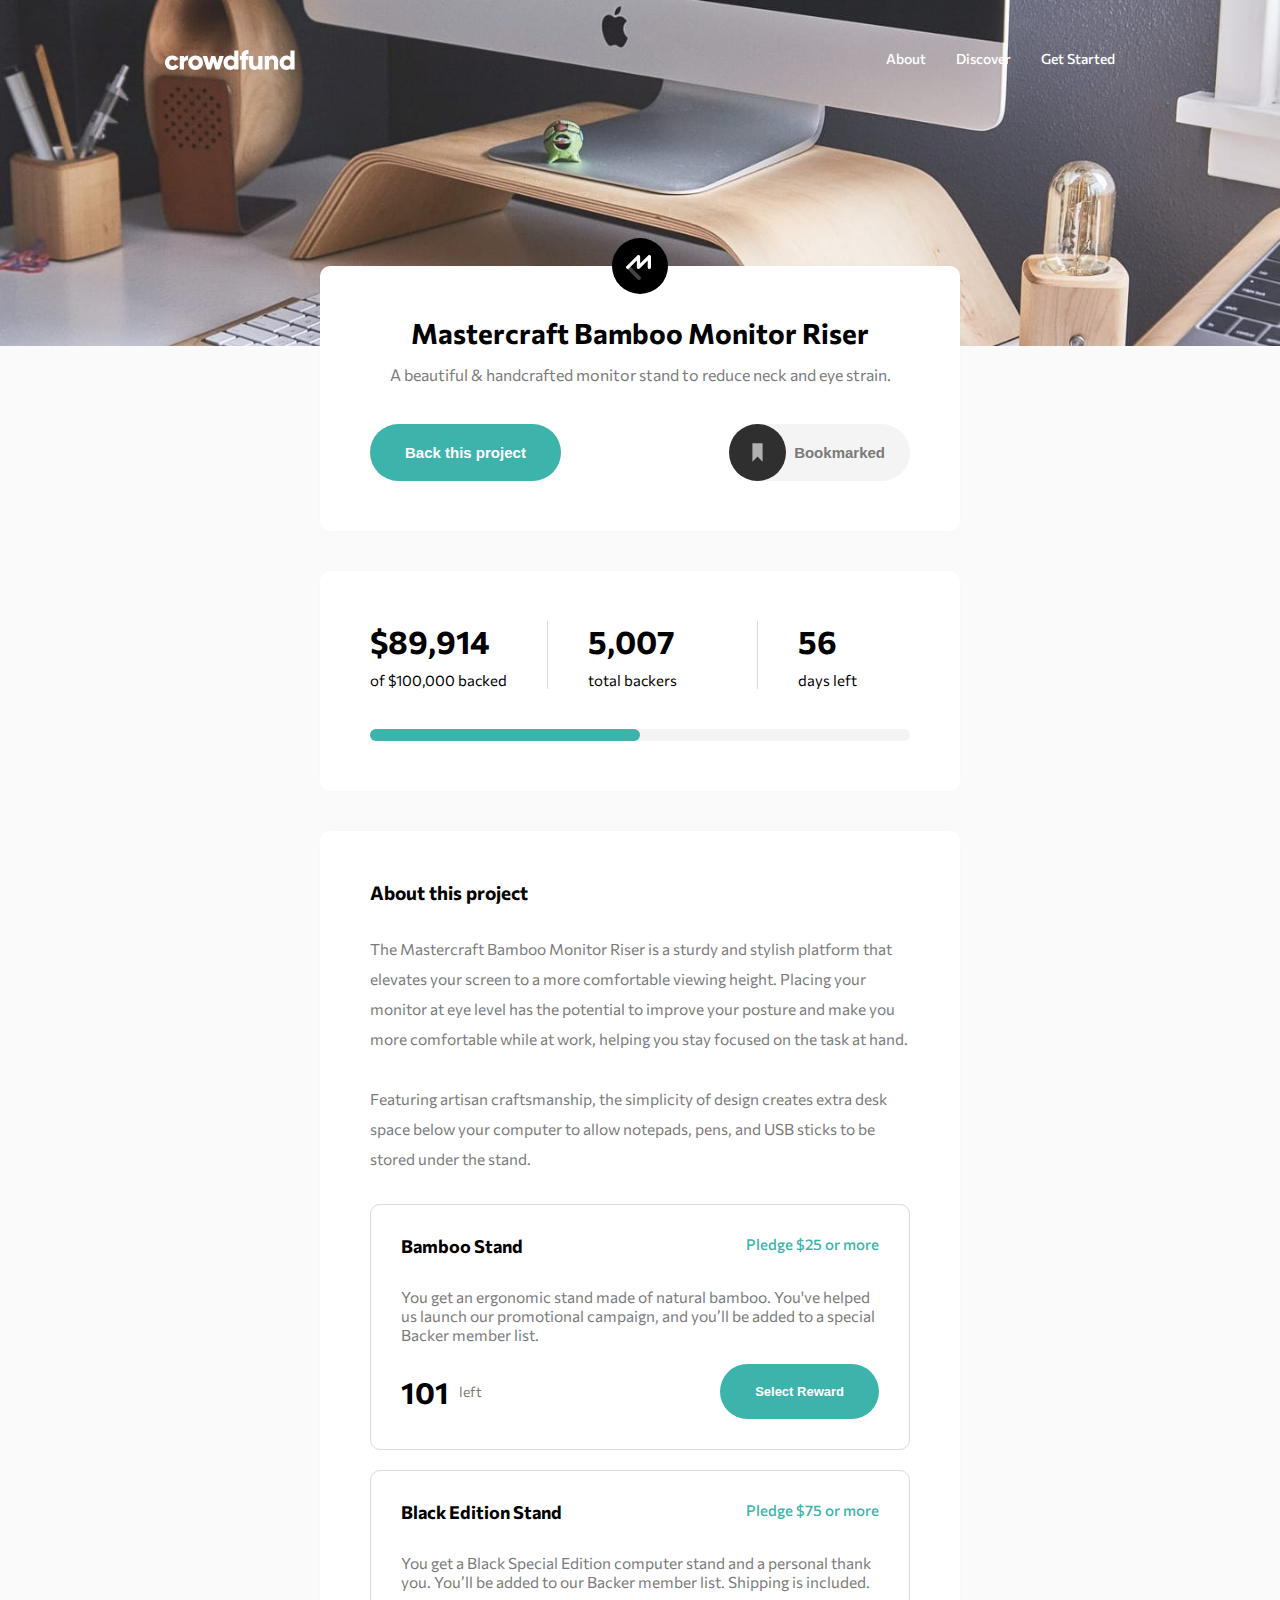
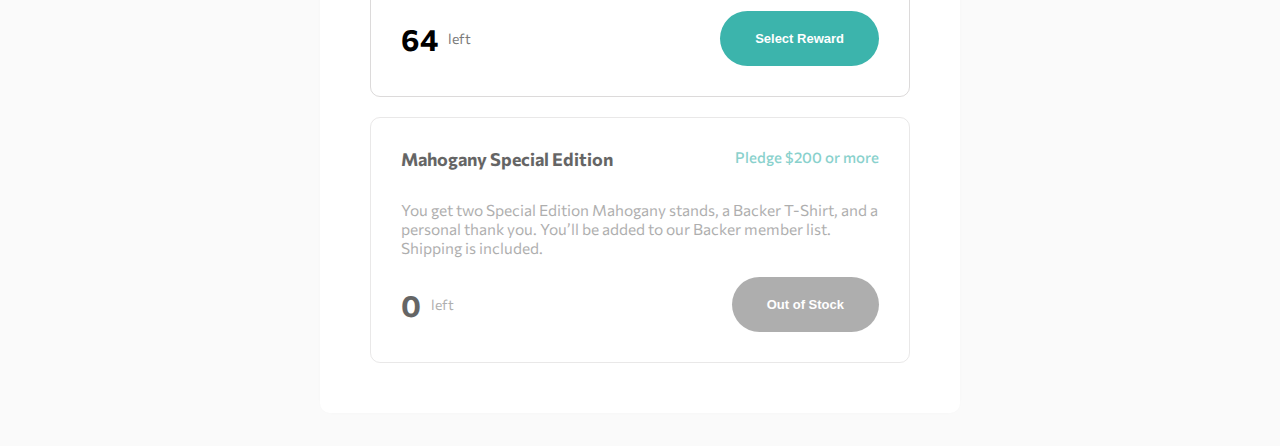
==== index.html @ 8efb3c54 "add refactored .thanks block - f1" ====
<!DOCTYPE html>
<html lang="en">
<head>
  <meta charset="UTF-8">
  <meta name="viewport" content="width=device-width, initial-scale=1.0"> <!-- displays site properly based on user's device -->
  <link rel="icon" type="image/png" sizes="32x32" href="./images/favicon-32x32.png">

  <link rel="preconnect" href="https://fonts.googleapis.com">
  <link rel="preconnect" href="https://fonts.gstatic.com" crossorigin>
  <link href="https://fonts.googleapis.com/css2?family=Commissioner:wght@400;500;700&display=swap" rel="stylesheet">

  <link rel="stylesheet" href="./css/style.css">
</head>
<body>
  <!--support selection section-->
  <section class="support-menu">
    <!--thanks block-->
    <!--<div class="thanks">
      <div class="thanks__box-image">
        <img src="./images/icon-check.svg" alt="" class="thanks__image">
      </div>
      <h2 class="thanks__title">Thanks for your support!</h2>
      <p class="thanks__text">Your pledge brings us one step closer to sharing Mastercraft Bamboo Monitor Riser worldwide. You will get an email once our campaign is completed.</p>
      <button class="btn-support btn-support--thanks">Got it!</button>
    </div>-->
    <!--support window block-->
    <div class="support-window">
      <div class="support-window__image-box">
        <img src="./images/icon-close-modal.svg" alt="" class="support-menu__image">
      </div>
      <h2 class="support-window__title">Back this project</h2>
      <p class="support-window__text">Want to support us in bringing Mastercraft Bamboo Monitor Riser out in the world?</p>
      <!--support block-->
      <div class="support support--margin">
        <div class="support__content">
          <div class="support__option-box support__option-box--margin">
            <input type="radio" id="no-reward" tabindex="1" name="project-support" value="" class="support__radio">
            <label for="no-reward" class="support__title">Pledge with no reward</label>
          </div>
          <p class="support__text">Choose to support us without a reward if you simply believe in our project. As a backer, you will be signed up to receive product updates via email.</p>
        </div>
      </div>
      <!--support block-->
      <div class="support support--margin">
        <div class="support__content">
          <div class="support__title-box">
            <div class="support__option-box">
              <input type="radio" id="bamboo-stand" tabindex="2" name="project-support" value="" class="support__radio">
              <label for="bamboo-stand" class="support__title">Bamboo Stand</label>
              <p class="support__pledge">Pledge $25 or more</p>
            </div>
            <p class="support__amount-pledge"><span>101</span> left</p>
          </div>
          <p class="support__text">You get an ergonomic stand made of natural bamboo. You've helped us launch our promotional campaign, and you’ll be added to a special Backer member list.</p>
        </div>
        <div class="support__box-options">
          <p class="support__options-text">Enter your pledge</p>
          <!--options block-->
          <div class="options">
            <div class="options-content-input">
              <img src="./images/dollar-symbol.png" alt="" class="options__icon">
              <input type="text" name="" id="" value="25" class="options__support">
            </div>
            <!--btn support block-->
            <button class="btn-support btn-support--menu">Continue</button>
          </div>
        </div>
      </div>
      <!--support block-->
      <div class="support support--margin">
        <div class="support__content">
          <div class="support__title-box">
            <div class="support__option-box">
              <input type="radio" id="black-edition" tabindex="3" name="project-support" value="" class="support__radio">
              <label for="black-edition" class="support__title">Black Edition Stand</label>
              <p class="support__pledge">Pledge $75 or more</p>
            </div>
            <p class="support__amount-pledge"><span>64</span> left</p>
          </div>
          <p class="support__text support__text--padding">You get a Black Special Edition computer stand and a personal thank you. You’ll be added to our Backer member list. Shipping is included.</p>
        </div>
        <div class="support__box-options">
          <p class="support__options-text">Enter your pledge</p>
          <!--options block-->
          <div class="options">
            <div class="options-content-input">
              <img src="./images/dollar-symbol.png" alt="" class="options__icon">
              <input type="text" name="" id="" value="75" class="options__support">
            </div>
            <!--btn support block-->
            <button class="btn-support btn-support--menu">Continue</button>
          </div>
        </div>
      </div>
      <!--support block-->
      <div class="support">
        <div class="support__content">
          <div class="support__title-box">
            <div class="support__option-box">
              <input type="radio" id="mahogany-special" tabindex="4" name="project-support" value="" class="support__radio">
              <label for="mahogany-special" class="support__title">Mahogany Special Edition</label>
              <p class="support__pledge">Pledge $200 or more</p>
            </div>
            <p class="support__amount-pledge"><span>0</span> left</p>
          </div>
          <p class="support__text">You get two Special Edition Mahogany stands, a Backer T-Shirt, and a personal thank you. You’ll be added to our Backer member list. Shipping is included.</p>
        </div>
        <div class="support__box-options">
          <p class="support__options-text">Enter your pledge</p>
          <!--options block-->
          <div class="options">
            <div class="options-content-input">
              <img src="./images/dollar-symbol.png" alt="" class="options__icon">
              <input type="text" name="" id="" value="200" class="options__support">
            </div>
            <!--btn support block-->
            <button class="btn-support btn-support--menu">Continue</button>
          </div>
        </div>
      </div>
    </div>
  </section>
  <!--header page-->
  <header class="header-page">
    <!--nav page-->
    <nav class="nav-page">
      <div class="nav-page__box-logo">
        <img src="./images/logo.svg" alt="" class="nav-page__logo">
      </div>
      <div class="nav-page__box-menu">
        <!--menu block-->
        <ul class="menu">
          <li class="menu__option"><a href="" class="menu__link">About</a></li>
          <li class="menu__option menu__option--margin"><a href="" class="menu__link">Discover</a></li>
          <li class="menu__option"><a href="" class="menu__link">Get Started</a></li>
        </ul>
        <img src="./images/icon-hamburger.svg" alt="" class="nav-page__image-menu">
      </div>
    </nav>
  </header>
  <!--main page-->
  <main class="main-page">
    <div class="main-content main-content--center-x">
      <!--presentation section-->
      <section class="presentation-section">
        <img src="./images/logo-mastercraft.svg" alt="" class="presentation-section__image presentation-section--center">
        <h1 class="presentation-section__title">Mastercraft Bamboo Monitor Riser</h1>
        <p class="presentation-section__text">A beautiful & handcrafted monitor stand to reduce neck and eye strain.</p>
        <div class="presentation-section__box-options">
          <!--btn support block-->
          <button class="btn-support">Back this project</button>
          <!--bookmark block-->
          <div class="bookmark">
            <button class="bookmark__save">Bookmarked</button>
            <div class="bookmark__box-image">
              <img src="./images/icon-bookmark.svg" alt="" class="bookmark__image">
            </div>
          </div>
        </div>
      </section>
      <!--support section-->
      <section class="support-section">
        <!--project info block-->
        <div class="project-info">
          <!--info block-->
          <div class="info info--padding-right">
            <h2 class="info__title">$89,914</h2>
            <p class="info__text">of $100,000 backed</p>
          </div>
          <!--info block-->
          <div class="info info--border info--padding-right">
            <h2 class="info__title">5,007</h2>
            <p class="info__text">total backers</p>
          </div>
          <!--info block-->
          <div class="info">
            <h2 class="info__title">56</h2>
            <p class="info__text">days left</p>
          </div>
        </div>
        <!--progress bar block-->
        <div class="progress-bar">
          <div class="progress-bar__target"></div>
          <div class="progress-bar__progress"></div>
        </div>
      </section>
      <!--proyect section-->
      <section class="proyect-section">
        <h3 class="proyect-section__title">About this project</h3>
        <p class="proyect-section__text proyect-section__text--margin">The Mastercraft Bamboo Monitor Riser is a sturdy and stylish platform that elevates your screen to a more comfortable viewing height. Placing your monitor at eye level has the potential to improve your posture and make you more comfortable while at work, helping you stay focused on the task at hand.</p>
        <p class="proyect-section__text">Featuring artisan craftsmanship, the simplicity of design creates extra desk space below your computer to allow notepads, pens, and USB sticks to be stored under the stand.</p>
        <!--support card block-->
        <div class="support-card">
          <div class="support-card__box-text">
            <h4 class="support-card__title">Bamboo Stand</h4>
            <p class="support-card__pay">Pledge $25 or more</p>
          </div>
          <p class="support-card__text">You get an ergonomic stand made of natural bamboo. You've helped us launch our promotional campaign, and you’ll be added to a special Backer member list.</p>
          <div class="support-card__reward-box">
            <!--reward block-->
            <div class="reward">
              <h3 class="reward__amount">101</h3>
              <p class="reward__text">left</p>
            </div>
            <!--btn support block-->
            <button class="btn-support btn-support--font">Select Reward</button>
          </div>
        </div>
        <!--support card block-->
        <div class="support-card support-card--margin">
          <div class="support-card__box-text">
            <h4 class="support-card__title">Black Edition Stand</h4>
            <p class="support-card__pay">Pledge $75 or more</p>
          </div>
          <p class="support-card__text">You get a Black Special Edition computer stand and a personal thank you. You’ll be added to our Backer member list. Shipping is included.</p>
          <div class="support-card__reward-box">
            <!--reward block-->
            <div class="reward">
              <h3 class="reward__amount">64</h3>
              <p class="reward__text">left</p>
            </div>
            <!--btn support block-->
            <button class="btn-support btn-support--font">Select Reward</button>
          </div>
        </div>
        <!--support card block-->
        <div class="support-card support-card--opacity">
          <div class="support-card__box-text">
            <h4 class="support-card__title">Mahogany Special Edition</h4>
            <p class="support-card__pay">Pledge $200 or more</p>
          </div>
          <p class="support-card__text">You get two Special Edition Mahogany stands, a Backer T-Shirt, and a personal thank you. You’ll be added to our Backer member list. Shipping is included.</p>
          <div class="support-card__reward-box">
            <!--reward block-->
            <div class="reward">
              <h3 class="reward__amount">0</h3>
              <p class="reward__text">left</p>
            </div>
            <!--btn support block-->
            <button class="btn-support btn-support--font btn-support--background">Out of Stock</button>
          </div>
        </div>
      </section>
    </div>
  </main>
  <script src="./js/script.js"></script>
</body>
</html>
---- css/style.css ----
/*variables*/
:root {
  --color-moderate-cyan: hsl(176, 50%, 47%);
  --color-dark-cyan: hsl(176, 72%, 28%);
  --color-black: hsl(0, 0%, 0%);
  --color-dark-gray: hsl(0, 0%, 48%);
}
/*normalize*/
*,
*::before,
*::after {
  margin: 0;
  padding: 0;
  box-sizing: border-box;
}
/*root*/
html {
  font-size: 62.5%;
}
/*container page*/
body {
  position: relative;

  min-height: 100vh;

  font-family: "Commissioner", sans-serif;
}
/*header page*/
.header-page {
  background-image: url(../images/image-hero-desktop.jpg);
  background-size: 100vw;
  background-repeat: no-repeat;

  height: 27vw;
}
/*nav page*/
.nav-page {
  display: flex;

  padding: 5rem 16.5rem;
}
.nav-page__box-logo {
  flex: 0 1 50%;
}
.nav-page__logo {
  display: block;
  width: 13rem;
}
.nav-page__box-menu {
  flex: 0 1 50%;
}
.nav-page__image-menu {
  display: none;
}
/*menu block*/
.menu {
  list-style: none;

  display: flex;
  justify-content: flex-end;
}
.menu__option--margin {
  margin: 0 3rem;
}
.menu__link {
  text-decoration: none;

  color: #ffffff;
  font-size: 14px;
  font-weight: 500;
}
/*main page*/
.main-page {
  background-color: #fafafa;

  height: 170rem;

  position: relative;
}
.main-content {
  background-color: transparent;

  position: absolute;
  top: -8rem;

  min-width: 50vw;
}
.main-content--center-x {
  left: 50%;
  transform: translateX(-50%);
}
/*presentation section*/
.presentation-section {
  background-color: #ffffff;

  text-align: center;

  padding: 5rem;
  margin-bottom: 4rem;

  border-radius: 1rem;

  box-shadow: 0px 0px 10px -8px rgba(0, 0, 0, 0.3);
}
.presentation-section__image {
  position: absolute;
}
.presentation-section--center {
  top: 0;
  left: 50%;
  transform: translate(-50%, -50%);
}
.presentation-section__title {
  font-size: 2.8rem;
  font-weight: 700;

  margin-bottom: 1.5rem;
}
.presentation-section__text {
  color: var(--color-dark-gray);
  font-size: 1.6rem;
  font-weight: 400;
}
.presentation-section__box-options {
  display: flex;
  justify-content: space-between;

  margin-top: 4rem;
}
/*btn support block*/
.btn-support {
  background-color: var(--color-moderate-cyan);

  color: #ffffff;
  font-size: 1.5rem;
  font-weight: 700;

  padding: 2rem 3.5rem;

  border: none;
  border-radius: 4rem;

  transition-duration: 0.5s;
}
.btn-support:hover {
  background-color: var(--color-dark-cyan);
}
.btn-support--font {
  font-size: 1.3rem;
}
.btn-support--background {
  background-color: var(--color-dark-gray);
}
.btn-support--menu {
  padding: 1.4rem 2.5rem;

  font-size: 14px;
}
.btn-support--thanks {
  padding: 1.4rem 2.5rem;

  font-size: 14px;
}
.btn-support--card {
}
/*bookmark block*/
.bookmark {
  position: relative;
}
.bookmark__save {
  background-color: #f4f4f4;

  color: var(--color-dark-gray);
  font-size: 1.5rem;
  font-weight: 700;

  padding: 2rem 2.5rem;
  padding-left: 6.5rem;

  outline: none;
  border: none;
  border-radius: 4rem;
}
.bookmark__save--color {
  background-color: #f4f8f9;
  color: var(--color-dark-cyan);
}
.bookmark__box-image {
  position: absolute;
  top: 0;

  width: auto;
  height: 100%;
}
.bookmark__image {
  display: block;
  width: auto;
  height: 100%;
}
/*support section*/
.support-section {
  background-color: #ffffff;

  padding: 5rem;
  margin-bottom: 4rem;

  border-radius: 1rem;

  box-shadow: 0px 0px 10px -8px rgba(0, 0, 0, 0.3);
}
/*project info block*/
.project-info {
  display: flex;
}
/*info block*/
.info {
  margin-bottom: 4rem;
}
.info:nth-child(1) {
  padding-right: 4rem;
}
.info:nth-child(2) {
  padding-left: 4rem;
  padding-right: 8rem;
}
.info:nth-child(3) {
  padding-left: 4rem;
}
.info--border {
  border-left: 1px solid hsla(0, 2%, 53%, 0.3);
  border-right: 1px solid hsla(0, 2%, 53%, 0.3);
}
.info__title {
  font-size: 32px;
  font-weight: 700;

  margin-bottom: 1rem;
}
.info__text {
  font-size: 15px;
}
/*progress bar block*/
.progress-bar {
  position: relative;

  height: 1.2rem;

  border-radius: 4rem;
}
.progress-bar__target {
  background-color: #f4f4f4;

  position: absolute;

  width: 100%;
  height: 1.2rem;

  top: 0;

  border-radius: 4rem;

  z-index: 25;
}
.progress-bar__progress {
  background-color: var(--color-moderate-cyan);

  position: absolute;

  width: 50%;
  height: 1.2rem;

  top: 0;

  border-radius: 4rem;

  z-index: 50;
}
/*proyect section*/
.proyect-section {
  background-color: #ffffff;

  padding: 5rem;

  border-radius: 1rem;

  box-shadow: 0px 0px 10px -8px rgba(0, 0, 0, 0.3);
}
.proyect-section__title {
  font-size: 1.9rem;

  margin-bottom: 3rem;
}
.proyect-section__text {
  color: var(--color-dark-gray);
  font-size: 1.55rem;
  line-height: 3rem;

  margin-bottom: 3rem;
}
.proyect-section__text--margin {
  margin-bottom: 3rem;
}
/*support card block*/
.support-card {
  padding: 3rem;

  border: 1px solid hsla(0, 2%, 53%, 0.3);
  border-radius: 1rem;
}
.support-card--opacity {
  opacity: 0.6;
}
.support-card--margin {
  margin: 2rem 0;
}
.support-card__box-text {
  display: flex;
  justify-content: space-between;

  margin-bottom: 3rem;
}
.support-card__title {
  font-size: 18px;
  font-weight: 700;
}
.support-card__pay {
  color: var(--color-moderate-cyan);
  font-size: 15px;
  font-weight: 500;
}
.support-card__text {
  color: var(--color-dark-gray);
  font-size: 15.5px;

  margin-bottom: 2rem;
}
.support-card__reward-box {
  display: flex;
  justify-content: space-between;
  align-items: center;
}
/*reward block*/
.reward {
  display: flex;
  justify-content: center;
  align-items: center;
}
.reward__amount {
  font-size: 30px;
  font-weight: 700;

  margin-right: 1rem;
}
.reward__text {
  color: var(--color-dark-gray);
  font-size: 14px;
  font-weight: 400;
}

/*-------------------------------------------------------------------*/
.support-menu {
  background-color: hsla(0, 0%, 0%, 0.6);

  position: absolute;
  opacity: 0;

  width: 100%;
  height: 100%;

  display: none;
  justify-content: center;
  align-items: flex-start;

  padding-top: 18.5rem;

  z-index: 200;
}
.support-menu--show {
  opacity: 1;
  display: flex;
}
/*support window block*/
.support-window {
  background-color: #ffffff;

  position: relative;
  opacity: 1;

  display: inline-block;

  max-width: 72rem;

  padding: 4.5rem;

  border-radius: 0.6rem;
}
.support-window--hidden {
  opacity: 0;
}
.support-window__image-box {
  position: absolute;

  top: 3rem;
  right: 3rem;
}
.support-window__title {
  font-size: 24px;

  margin-bottom: 2rem;
}
.support-window__text {
  font-size: 16px;

  margin-bottom: 2rem;
}
/*support block*/
.support {
  padding: 2.5rem 0;
  border-radius: 0.6rem;

  border: 1px solid hsla(0, 2%, 53%, 0.3);
}
.support__content {
  padding: 0 2.5rem;
  padding-bottom: 2.5rem;
}
.support--margin {
  margin-bottom: 2rem;
}
.support__title-box {
  display: flex;
  justify-content: space-between;

  margin-bottom: 1.5rem;
}
.support__option-box {
  display: flex;
  align-items: center;
}
.support__option-box--margin {
  margin-bottom: 1.5rem;
}
.support__radio {
  width: 2rem;
  height: 2rem;

  transform: translateY(0.2rem);
}
.support__title {
  margin-left: 2rem;

  font-size: 1.6rem;
  font-weight: 700;
}
.support__pledge {
  display: inline-block;
  margin-left: 2rem;

  color: var(--color-moderate-cyan);
  font-size: 1.5rem;
  font-weight: 700;
}
.support__amount-pledge {
  font-size: 1.6rem;
}
.support__amount-pledge > span {
  font-weight: 700;
  margin-right: 0.3rem;
}
.support__text {
  padding-left: 4rem;

  font-size: 1.5rem;
  font-weight: 400;
  line-height: 2.5rem;
}
.support__text--padding {
  padding-right: 3rem;
}
.support__box-options {
  max-height: 0;
  overflow: hidden;

  display: flex;
  justify-content: space-between;
  align-items: center;

  padding: 0 2.5rem;

  transition-duration: 0.5s, 0.3s, 0.6s;
  transition-property: max-height, padding, border-top;
  border-top: 1px solid hsla(0, 27%, 2%, 0);
}
.support__box-options--show {
  max-height: 50rem;
  /*padding: 2.5rem;*/
  padding: 2.5rem;
  padding-bottom: 0;
  border-top: 1px solid hsla(0, 2%, 53%, 0.3);
}
.support__options-text {
  font-size: 14px;
  font-weight: 500;
}
/*options block*/
.options {
}
.options-content-input {
  position: relative;
  display: inline-block;
}
.options__icon {
  position: absolute;
  width: 15px;

  top: 14px;
  left: 20px;

  z-index: 200;
}
.options__support {
  position: relative;
  max-width: 10rem;

  font-size: 14px;
  font-weight: 700;

  padding: 1.4rem 4rem;
  padding-right: 2rem;

  margin-right: 2rem;

  border: 1px solid hsla(0, 2%, 53%, 0.3);
  border-radius: 4rem;
}
/*------------------------------------*/
/*thanks block*/
.thanks {
  background-color: #ffffff;

  max-width: 54rem;

  display: none;

  opacity: 0;

  padding: 5rem 4rem;

  position: absolute;
  top: 45rem;

  text-align: center;

  border-radius: 1rem;

  z-index: 500;
}
.thanks--show {
  display: block;
  opacity: 1;
}
.thanks__box-image {
  margin-bottom: 4rem;
}
.thanks__image {
  width: 8rem;
}
.thanks__title {
  font-size: 24px;

  margin-bottom: 2rem;
}
.thanks__text {
  color: var(--color-dark-gray);
  font-size: 16px;

  margin-bottom: 4rem;
}
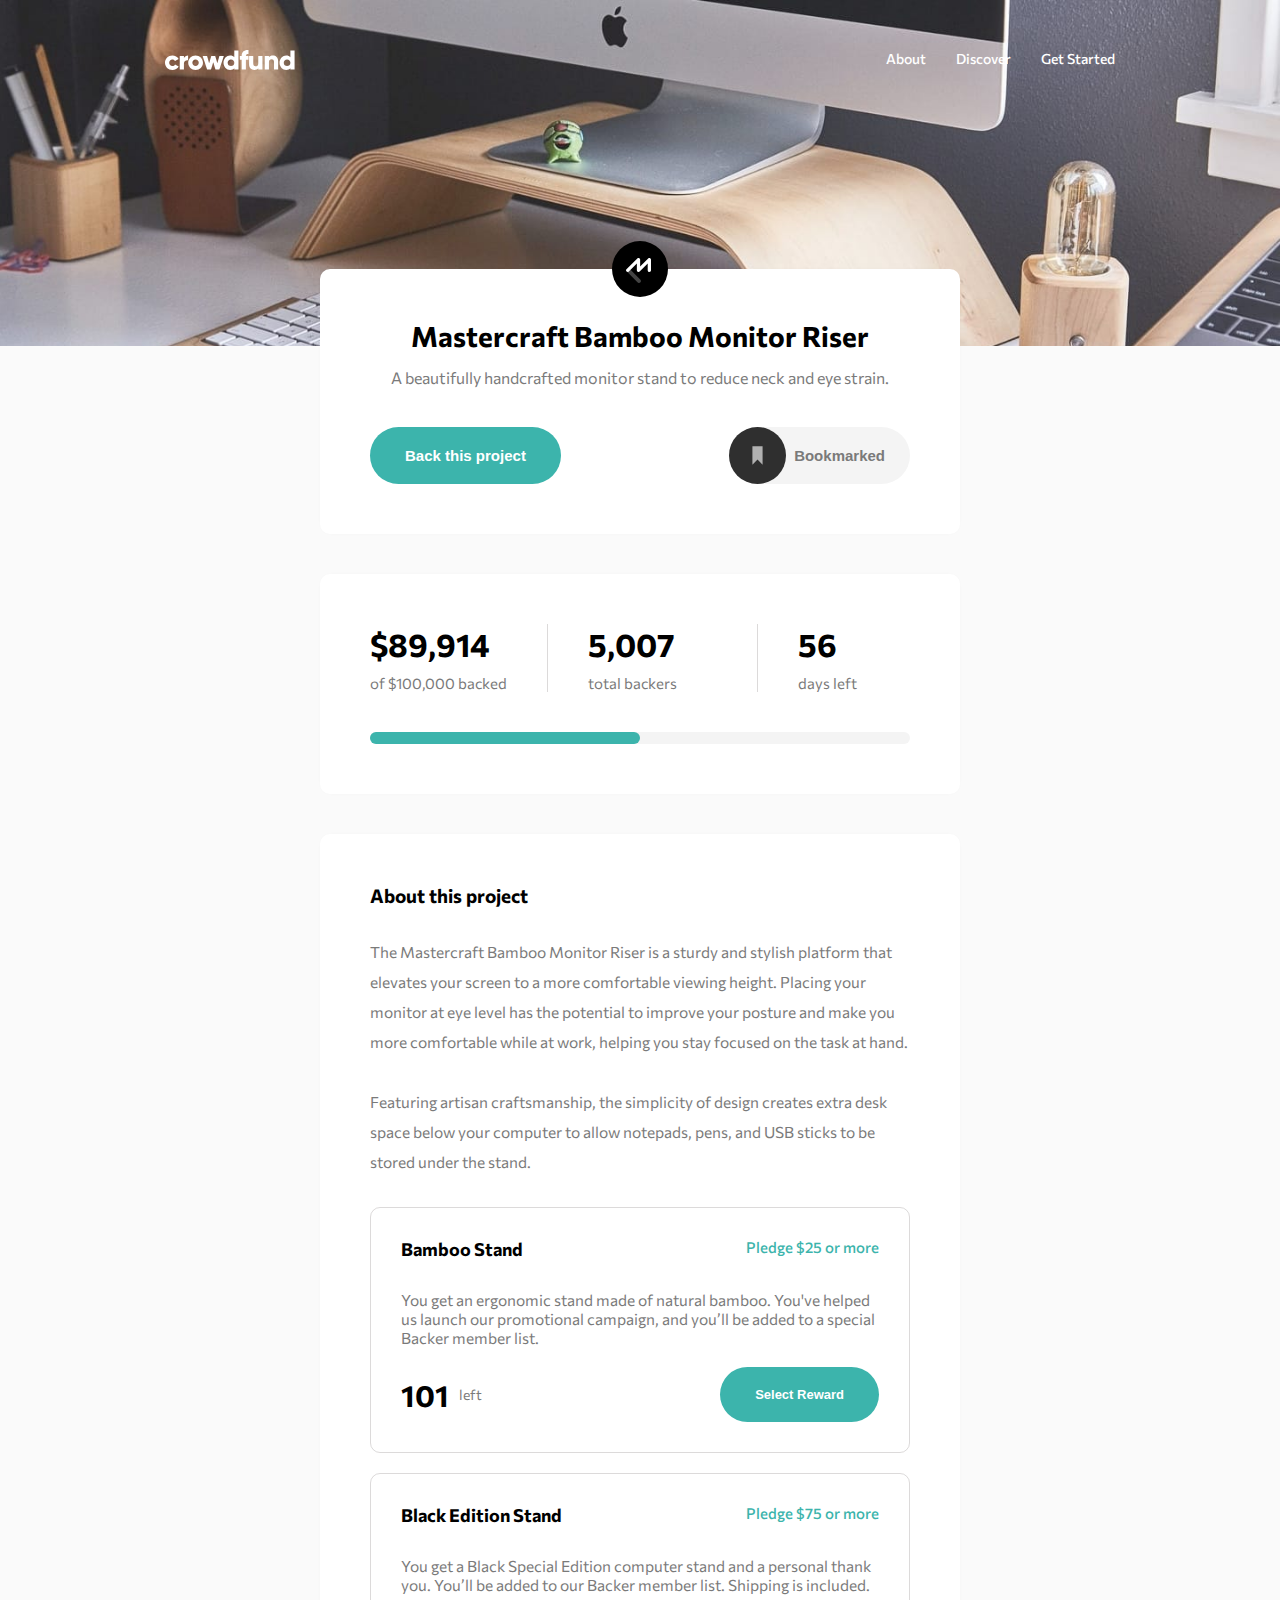
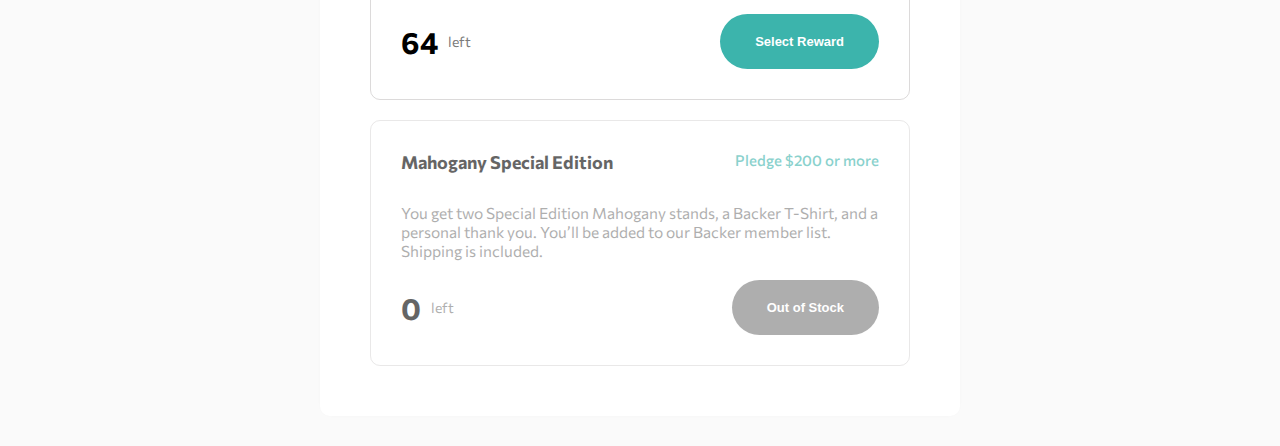
==== commit 5212f3c4: "add change CSS mobile Design" ====
--- a/index.html
+++ b/index.html
@@ -1,248 +1,206 @@
 <!DOCTYPE html>
 <html lang="en">
-<head>
-  <meta charset="UTF-8">
-  <meta name="viewport" content="width=device-width, initial-scale=1.0"> <!-- displays site properly based on user's device -->
-  <link rel="icon" type="image/png" sizes="32x32" href="./images/favicon-32x32.png">
+  <head>
+    <meta charset="UTF-8" />
+    <meta name="viewport" content="width=device-width, initial-scale=1.0" />
+    <!-- displays site properly based on user's device -->
+    <link
+      rel="icon"
+      type="image/png"
+      sizes="32x32"
+      href="./images/favicon-32x32.png"
+    />
 
-  <link rel="preconnect" href="https://fonts.googleapis.com">
-  <link rel="preconnect" href="https://fonts.gstatic.com" crossorigin>
-  <link href="https://fonts.googleapis.com/css2?family=Commissioner:wght@400;500;700&display=swap" rel="stylesheet">
+    <link rel="preconnect" href="https://fonts.googleapis.com" />
+    <link rel="preconnect" href="https://fonts.gstatic.com" crossorigin />
+    <link
+      href="https://fonts.googleapis.com/css2?family=Commissioner:wght@400;500;700&display=swap"
+      rel="stylesheet"
+    />
 
-  <link rel="stylesheet" href="./css/style.css">
-</head>
-<body>
-  <!--support selection section-->
-  <section class="support-menu">
-    <!--thanks block-->
-    <!--<div class="thanks">
-      <div class="thanks__box-image">
-        <img src="./images/icon-check.svg" alt="" class="thanks__image">
+    <link rel="stylesheet" href="./css/style.css" />
+  </head>
+  <body>
+    <!--support selection section-->
+    <section class="support-menu"></section>
+    <!--header page-->
+    <header class="header-page">
+      <!--nav page-->
+      <nav class="nav-page">
+        <div class="nav-page__box-logo">
+          <img src="./images/logo.svg" alt="" class="nav-page__logo" />
+        </div>
+        <div class="nav-page__box-menu">
+          <!--menu block-->
+          <ul class="menu">
+            <li class="menu__option menu__option--border">
+              <a href="" class="menu__link">About</a>
+            </li>
+            <li class="menu__option menu__option--margin menu__option--border">
+              <a href="" class="menu__link">Discover</a>
+            </li>
+            <li class="menu__option">
+              <a href="" class="menu__link">Get Started</a>
+            </li>
+          </ul>
+          <img
+            src="./images/icon-hamburger.svg"
+            alt=""
+            class="nav-page__image-menu"
+          />
+        </div>
+      </nav>
+    </header>
+    <!--main page-->
+    <main class="main-page">
+      <div class="main-content main-content--center-x">
+        <!--presentation section-->
+        <section class="presentation-section">
+          <img
+            src="./images/logo-mastercraft.svg"
+            alt=""
+            class="presentation-section__image presentation-section--center"
+          />
+          <h1 class="presentation-section__title">
+            Mastercraft Bamboo Monitor Riser
+          </h1>
+          <p class="presentation-section__text">
+            A beautifully handcrafted monitor stand to reduce neck and eye
+            strain.
+          </p>
+          <div class="presentation-section__box-options">
+            <!--btn support block-->
+            <button class="btn-support">Back this project</button>
+            <!--bookmark block-->
+            <div class="bookmark">
+              <button class="bookmark__save">Bookmarked</button>
+              <div class="bookmark__box-image">
+                <img
+                  src="./images/icon-bookmark.svg"
+                  alt=""
+                  class="bookmark__image"
+                />
+              </div>
+            </div>
+          </div>
+        </section>
+        <!--support section-->
+        <section class="support-section">
+          <!--project info block-->
+          <div class="project-info">
+            <!--info block-->
+            <div class="info info--padding-right">
+              <h2 class="info__title">$89,914</h2>
+              <p class="info__text">of $100,000 backed</p>
+            </div>
+            <!--info block-->
+            <div class="info info--border info--padding-right">
+              <h2 class="info__title">5,007</h2>
+              <p class="info__text">total backers</p>
+            </div>
+            <!--info block-->
+            <div class="info">
+              <h2 class="info__title">56</h2>
+              <p class="info__text">days left</p>
+            </div>
+          </div>
+          <!--progress bar block-->
+          <div class="progress-bar">
+            <div class="progress-bar__target"></div>
+            <div class="progress-bar__progress"></div>
+          </div>
+        </section>
+        <!--proyect section-->
+        <section class="proyect-section">
+          <h3 class="proyect-section__title">About this project</h3>
+          <p class="proyect-section__text proyect-section__text--margin">
+            The Mastercraft Bamboo Monitor Riser is a sturdy and stylish
+            platform that elevates your screen to a more comfortable viewing
+            height. Placing your monitor at eye level has the potential to
+            improve your posture and make you more comfortable while at work,
+            helping you stay focused on the task at hand.
+          </p>
+          <p class="proyect-section__text">
+            Featuring artisan craftsmanship, the simplicity of design creates
+            extra desk space below your computer to allow notepads, pens, and
+            USB sticks to be stored under the stand.
+          </p>
+          <!--support card block-->
+          <div class="support-card">
+            <div class="support-card__box-text">
+              <h4 class="support-card__title">Bamboo Stand</h4>
+              <p class="support-card__pay">Pledge $25 or more</p>
+            </div>
+            <p class="support-card__text">
+              You get an ergonomic stand made of natural bamboo. You've helped
+              us launch our promotional campaign, and you’ll be added to a
+              special Backer member list.
+            </p>
+            <div class="support-card__reward-box">
+              <!--reward block-->
+              <div class="reward">
+                <h3 class="reward__amount">101</h3>
+                <p class="reward__text">left</p>
+              </div>
+              <!--btn support block-->
+              <button class="btn-support btn-support--font">
+                Select Reward
+              </button>
+            </div>
+          </div>
+          <!--support card block-->
+          <div class="support-card support-card--margin">
+            <div class="support-card__box-text">
+              <h4 class="support-card__title">Black Edition Stand</h4>
+              <p class="support-card__pay">Pledge $75 or more</p>
+            </div>
+            <p class="support-card__text">
+              You get a Black Special Edition computer stand and a personal
+              thank you. You’ll be added to our Backer member list. Shipping is
+              included.
+            </p>
+            <div class="support-card__reward-box">
+              <!--reward block-->
+              <div class="reward">
+                <h3 class="reward__amount">64</h3>
+                <p class="reward__text">left</p>
+              </div>
+              <!--btn support block-->
+              <button class="btn-support btn-support--font">
+                Select Reward
+              </button>
+            </div>
+          </div>
+          <!--support card block-->
+          <div class="support-card support-card--opacity">
+            <div class="support-card__box-text">
+              <h4 class="support-card__title">Mahogany Special Edition</h4>
+              <p class="support-card__pay">Pledge $200 or more</p>
+            </div>
+            <p class="support-card__text">
+              You get two Special Edition Mahogany stands, a Backer T-Shirt, and
+              a personal thank you. You’ll be added to our Backer member list.
+              Shipping is included.
+            </p>
+            <div class="support-card__reward-box">
+              <!--reward block-->
+              <div class="reward">
+                <h3 class="reward__amount">0</h3>
+                <p class="reward__text">left</p>
+              </div>
+              <!--btn support block-->
+              <button
+                class="btn-support btn-support--font btn-support--background"
+              >
+                Out of Stock
+              </button>
+            </div>
+          </div>
+        </section>
       </div>
-      <h2 class="thanks__title">Thanks for your support!</h2>
-      <p class="thanks__text">Your pledge brings us one step closer to sharing Mastercraft Bamboo Monitor Riser worldwide. You will get an email once our campaign is completed.</p>
-      <button class="btn-support btn-support--thanks">Got it!</button>
-    </div>-->
-    <!--support window block-->
-    <div class="support-window">
-      <div class="support-window__image-box">
-        <img src="./images/icon-close-modal.svg" alt="" class="support-menu__image">
-      </div>
-      <h2 class="support-window__title">Back this project</h2>
-      <p class="support-window__text">Want to support us in bringing Mastercraft Bamboo Monitor Riser out in the world?</p>
-      <!--support block-->
-      <div class="support support--margin">
-        <div class="support__content">
-          <div class="support__option-box support__option-box--margin">
-            <input type="radio" id="no-reward" tabindex="1" name="project-support" value="" class="support__radio">
-            <label for="no-reward" class="support__title">Pledge with no reward</label>
-          </div>
-          <p class="support__text">Choose to support us without a reward if you simply believe in our project. As a backer, you will be signed up to receive product updates via email.</p>
-        </div>
-      </div>
-      <!--support block-->
-      <div class="support support--margin">
-        <div class="support__content">
-          <div class="support__title-box">
-            <div class="support__option-box">
-              <input type="radio" id="bamboo-stand" tabindex="2" name="project-support" value="" class="support__radio">
-              <label for="bamboo-stand" class="support__title">Bamboo Stand</label>
-              <p class="support__pledge">Pledge $25 or more</p>
-            </div>
-            <p class="support__amount-pledge"><span>101</span> left</p>
-          </div>
-          <p class="support__text">You get an ergonomic stand made of natural bamboo. You've helped us launch our promotional campaign, and you’ll be added to a special Backer member list.</p>
-        </div>
-        <div class="support__box-options">
-          <p class="support__options-text">Enter your pledge</p>
-          <!--options block-->
-          <div class="options">
-            <div class="options-content-input">
-              <img src="./images/dollar-symbol.png" alt="" class="options__icon">
-              <input type="text" name="" id="" value="25" class="options__support">
-            </div>
-            <!--btn support block-->
-            <button class="btn-support btn-support--menu">Continue</button>
-          </div>
-        </div>
-      </div>
-      <!--support block-->
-      <div class="support support--margin">
-        <div class="support__content">
-          <div class="support__title-box">
-            <div class="support__option-box">
-              <input type="radio" id="black-edition" tabindex="3" name="project-support" value="" class="support__radio">
-              <label for="black-edition" class="support__title">Black Edition Stand</label>
-              <p class="support__pledge">Pledge $75 or more</p>
-            </div>
-            <p class="support__amount-pledge"><span>64</span> left</p>
-          </div>
-          <p class="support__text support__text--padding">You get a Black Special Edition computer stand and a personal thank you. You’ll be added to our Backer member list. Shipping is included.</p>
-        </div>
-        <div class="support__box-options">
-          <p class="support__options-text">Enter your pledge</p>
-          <!--options block-->
-          <div class="options">
-            <div class="options-content-input">
-              <img src="./images/dollar-symbol.png" alt="" class="options__icon">
-              <input type="text" name="" id="" value="75" class="options__support">
-            </div>
-            <!--btn support block-->
-            <button class="btn-support btn-support--menu">Continue</button>
-          </div>
-        </div>
-      </div>
-      <!--support block-->
-      <div class="support">
-        <div class="support__content">
-          <div class="support__title-box">
-            <div class="support__option-box">
-              <input type="radio" id="mahogany-special" tabindex="4" name="project-support" value="" class="support__radio">
-              <label for="mahogany-special" class="support__title">Mahogany Special Edition</label>
-              <p class="support__pledge">Pledge $200 or more</p>
-            </div>
-            <p class="support__amount-pledge"><span>0</span> left</p>
-          </div>
-          <p class="support__text">You get two Special Edition Mahogany stands, a Backer T-Shirt, and a personal thank you. You’ll be added to our Backer member list. Shipping is included.</p>
-        </div>
-        <div class="support__box-options">
-          <p class="support__options-text">Enter your pledge</p>
-          <!--options block-->
-          <div class="options">
-            <div class="options-content-input">
-              <img src="./images/dollar-symbol.png" alt="" class="options__icon">
-              <input type="text" name="" id="" value="200" class="options__support">
-            </div>
-            <!--btn support block-->
-            <button class="btn-support btn-support--menu">Continue</button>
-          </div>
-        </div>
-      </div>
-    </div>
-  </section>
-  <!--header page-->
-  <header class="header-page">
-    <!--nav page-->
-    <nav class="nav-page">
-      <div class="nav-page__box-logo">
-        <img src="./images/logo.svg" alt="" class="nav-page__logo">
-      </div>
-      <div class="nav-page__box-menu">
-        <!--menu block-->
-        <ul class="menu">
-          <li class="menu__option"><a href="" class="menu__link">About</a></li>
-          <li class="menu__option menu__option--margin"><a href="" class="menu__link">Discover</a></li>
-          <li class="menu__option"><a href="" class="menu__link">Get Started</a></li>
-        </ul>
-        <img src="./images/icon-hamburger.svg" alt="" class="nav-page__image-menu">
-      </div>
-    </nav>
-  </header>
-  <!--main page-->
-  <main class="main-page">
-    <div class="main-content main-content--center-x">
-      <!--presentation section-->
-      <section class="presentation-section">
-        <img src="./images/logo-mastercraft.svg" alt="" class="presentation-section__image presentation-section--center">
-        <h1 class="presentation-section__title">Mastercraft Bamboo Monitor Riser</h1>
-        <p class="presentation-section__text">A beautiful & handcrafted monitor stand to reduce neck and eye strain.</p>
-        <div class="presentation-section__box-options">
-          <!--btn support block-->
-          <button class="btn-support">Back this project</button>
-          <!--bookmark block-->
-          <div class="bookmark">
-            <button class="bookmark__save">Bookmarked</button>
-            <div class="bookmark__box-image">
-              <img src="./images/icon-bookmark.svg" alt="" class="bookmark__image">
-            </div>
-          </div>
-        </div>
-      </section>
-      <!--support section-->
-      <section class="support-section">
-        <!--project info block-->
-        <div class="project-info">
-          <!--info block-->
-          <div class="info info--padding-right">
-            <h2 class="info__title">$89,914</h2>
-            <p class="info__text">of $100,000 backed</p>
-          </div>
-          <!--info block-->
-          <div class="info info--border info--padding-right">
-            <h2 class="info__title">5,007</h2>
-            <p class="info__text">total backers</p>
-          </div>
-          <!--info block-->
-          <div class="info">
-            <h2 class="info__title">56</h2>
-            <p class="info__text">days left</p>
-          </div>
-        </div>
-        <!--progress bar block-->
-        <div class="progress-bar">
-          <div class="progress-bar__target"></div>
-          <div class="progress-bar__progress"></div>
-        </div>
-      </section>
-      <!--proyect section-->
-      <section class="proyect-section">
-        <h3 class="proyect-section__title">About this project</h3>
-        <p class="proyect-section__text proyect-section__text--margin">The Mastercraft Bamboo Monitor Riser is a sturdy and stylish platform that elevates your screen to a more comfortable viewing height. Placing your monitor at eye level has the potential to improve your posture and make you more comfortable while at work, helping you stay focused on the task at hand.</p>
-        <p class="proyect-section__text">Featuring artisan craftsmanship, the simplicity of design creates extra desk space below your computer to allow notepads, pens, and USB sticks to be stored under the stand.</p>
-        <!--support card block-->
-        <div class="support-card">
-          <div class="support-card__box-text">
-            <h4 class="support-card__title">Bamboo Stand</h4>
-            <p class="support-card__pay">Pledge $25 or more</p>
-          </div>
-          <p class="support-card__text">You get an ergonomic stand made of natural bamboo. You've helped us launch our promotional campaign, and you’ll be added to a special Backer member list.</p>
-          <div class="support-card__reward-box">
-            <!--reward block-->
-            <div class="reward">
-              <h3 class="reward__amount">101</h3>
-              <p class="reward__text">left</p>
-            </div>
-            <!--btn support block-->
-            <button class="btn-support btn-support--font">Select Reward</button>
-          </div>
-        </div>
-        <!--support card block-->
-        <div class="support-card support-card--margin">
-          <div class="support-card__box-text">
-            <h4 class="support-card__title">Black Edition Stand</h4>
-            <p class="support-card__pay">Pledge $75 or more</p>
-          </div>
-          <p class="support-card__text">You get a Black Special Edition computer stand and a personal thank you. You’ll be added to our Backer member list. Shipping is included.</p>
-          <div class="support-card__reward-box">
-            <!--reward block-->
-            <div class="reward">
-              <h3 class="reward__amount">64</h3>
-              <p class="reward__text">left</p>
-            </div>
-            <!--btn support block-->
-            <button class="btn-support btn-support--font">Select Reward</button>
-          </div>
-        </div>
-        <!--support card block-->
-        <div class="support-card support-card--opacity">
-          <div class="support-card__box-text">
-            <h4 class="support-card__title">Mahogany Special Edition</h4>
-            <p class="support-card__pay">Pledge $200 or more</p>
-          </div>
-          <p class="support-card__text">You get two Special Edition Mahogany stands, a Backer T-Shirt, and a personal thank you. You’ll be added to our Backer member list. Shipping is included.</p>
-          <div class="support-card__reward-box">
-            <!--reward block-->
-            <div class="reward">
-              <h3 class="reward__amount">0</h3>
-              <p class="reward__text">left</p>
-            </div>
-            <!--btn support block-->
-            <button class="btn-support btn-support--font btn-support--background">Out of Stock</button>
-          </div>
-        </div>
-      </section>
-    </div>
-  </main>
-  <script src="./js/script.js"></script>
-</body>
-</html>+    </main>
+    <script src="./js/script.js"></script>
+    <script src="./js/factory.js"></script>
+    <script src="./js/fetch.js"></script>
+  </body>
+</html>
--- a/css/style.css
+++ b/css/style.css
@@ -81,7 +81,7 @@
   background-color: transparent;
 
   position: absolute;
-  top: -8rem;
+  top: -6vw;
 
   min-width: 50vw;
 }
@@ -237,6 +237,8 @@
   margin-bottom: 1rem;
 }
 .info__text {
+  color: var(--color-dark-gray);
+  font-weight: 400;
   font-size: 15px;
 }
 /*progress bar block*/
@@ -425,34 +427,35 @@
   padding-bottom: 2.5rem;
 }
 .support--margin {
-  margin-bottom: 2rem;
-}
-.support__title-box {
+  margin-top: 2rem;
+}
+/*radio info block*/
+.radio-info {
   display: flex;
   justify-content: space-between;
 
   margin-bottom: 1.5rem;
 }
-.support__option-box {
+.radio-info__option-box {
   display: flex;
   align-items: center;
 }
-.support__option-box--margin {
+.radio-info__option-box--margin {
   margin-bottom: 1.5rem;
 }
-.support__radio {
+.radio-info__radio {
   width: 2rem;
   height: 2rem;
 
   transform: translateY(0.2rem);
 }
-.support__title {
+.radio-info__title {
   margin-left: 2rem;
 
   font-size: 1.6rem;
   font-weight: 700;
 }
-.support__pledge {
+.radio-info__text {
   display: inline-block;
   margin-left: 2rem;
 
@@ -460,10 +463,10 @@
   font-size: 1.5rem;
   font-weight: 700;
 }
-.support__amount-pledge {
+.radio-info__amount {
   font-size: 1.6rem;
 }
-.support__amount-pledge > span {
+.radio-info__amount > span {
   font-weight: 700;
   margin-right: 0.3rem;
 }
@@ -576,3 +579,301 @@
 
   margin-bottom: 4rem;
 }
+
+@media screen and (max-width: 426px) {
+  /*root*/
+  html {
+    font-size: 62.5%;
+  }
+  /*header page*/
+  .header-page {
+    background-image: url(../images/image-hero-mobile.jpg);
+    height: 80vw;
+  }
+  /*nav page*/
+  .nav-page {
+    position: relative;
+    padding: 3.5rem 2.5rem;
+  }
+  .nav-page__logo {
+    width: 13rem;
+  }
+  .nav-page__image-menu {
+    display: block;
+    float: right;
+  }
+  /*menu block*/
+  .menu {
+    background-color: #ffffff;
+
+    position: absolute;
+
+    width: calc(100% - 5rem);
+
+    left: 2rem;
+
+    display: none;
+    flex-direction: column;
+
+    border-radius: 1rem;
+
+    z-index: 500;
+  }
+  .menu__option {
+    padding: 2rem;
+  }
+  .menu__option--margin {
+    margin: 0;
+  }
+  .menu__option--border {
+    border-bottom: 1px solid hsla(0, 2%, 53%, 0.3);
+  }
+  .menu__link {
+    text-decoration: none;
+
+    color: #000000;
+    font-size: 14px;
+    font-weight: 500;
+  }
+  /*main page*/
+  .main-page {
+    height: 270rem;
+  }
+  .main-content {
+    top: -15vw;
+
+    min-width: none;
+    width: calc(100% - 5rem);
+  }
+  .main-content--center-x {
+    left: 50%;
+    transform: translateX(-50%);
+  }
+  /*presentation section*/
+  .presentation-section {
+    padding: 5rem 3rem;
+    padding-bottom: 4rem;
+    margin-bottom: 4rem;
+  }
+  .presentation-section__image {
+    position: absolute;
+  }
+  .presentation-section--center {
+    top: 0;
+    left: 50%;
+    transform: translate(-50%, -50%);
+  }
+  .presentation-section__title {
+    font-size: 2.4rem;
+    font-weight: 700;
+
+    margin-bottom: 1.5rem;
+  }
+  .presentation-section__text {
+    color: var(--color-dark-gray);
+    font-size: 16px;
+    font-weight: 400;
+  }
+  .presentation-section__box-options {
+    align-items: center;
+
+    margin-top: 3rem;
+  }
+  /*btn support block*/
+  .btn-support {
+    background-color: var(--color-moderate-cyan);
+
+    color: #ffffff;
+    font-size: 1.6rem;
+    font-weight: 700;
+
+    padding: 2rem 5.5rem;
+
+    border: none;
+    border-radius: 4rem;
+
+    transition-duration: 0.5s;
+  }
+  .btn-support:hover {
+    background-color: var(--color-dark-cyan);
+  }
+  .btn-support--font {
+    padding: 1.5rem 3rem;
+    font-size: 1.3rem;
+  }
+  .btn-support--background {
+    background-color: var(--color-dark-gray);
+  }
+  .btn-support--menu {
+    padding: 1.4rem 2.5rem;
+
+    font-size: 14px;
+  }
+  .btn-support--thanks {
+    padding: 1.4rem 2.5rem;
+
+    font-size: 14px;
+  }
+  /*bookmark block*/
+  .bookmark {
+    position: relative;
+    width: 20%;
+  }
+  .bookmark__save {
+    position: absolute;
+    background-color: transparent;
+    width: 100%;
+
+    color: transparent;
+
+    top: 0;
+    left: 0;
+
+    padding: 0;
+  }
+  .bookmark__save--color {
+    background-color: #f4f8f9;
+    color: var(--color-dark-cyan);
+  }
+  .bookmark__box-image {
+    position: relative;
+
+    width: 100%;
+    height: auto;
+  }
+  .bookmark__image {
+    display: block;
+    width: 100%;
+    height: auto;
+  }
+  /*support section*/
+  .support-section {
+    padding: 4rem 3rem;
+    margin-bottom: 2rem;
+  }
+  /*project info block*/
+  .project-info {
+    flex-direction: column;
+    align-items: center;
+  }
+  /*info block*/
+  .info {
+    margin-bottom: 3rem;
+    text-align: center;
+  }
+  .info:nth-child(1) {
+    padding: 0;
+  }
+  .info:nth-child(2) {
+    padding: 3rem 0;
+  }
+  .info:nth-child(3) {
+    padding: 0;
+  }
+  .info--border {
+    border: none;
+    border-top: 1px solid hsla(0, 2%, 53%, 0.3);
+    border-bottom: 1px solid hsla(0, 2%, 53%, 0.3);
+  }
+  .info__title {
+    font-size: 3.6rem;
+    margin-bottom: 0.5rem;
+  }
+  .info__text {
+    font-size: 1.6rem;
+  }
+  /*progress bar block*/
+  .progress-bar {
+    position: relative;
+
+    height: 1.2rem;
+
+    border-radius: 4rem;
+
+    margin-top: 1rem;
+  }
+  .progress-bar__target {
+    background-color: #f4f4f4;
+
+    position: absolute;
+
+    width: 100%;
+    height: 1.2rem;
+
+    top: 0;
+
+    border-radius: 4rem;
+
+    z-index: 25;
+  }
+  .progress-bar__progress {
+    background-color: var(--color-moderate-cyan);
+
+    position: absolute;
+
+    width: 50%;
+    height: 1.2rem;
+
+    top: 0;
+
+    border-radius: 4rem;
+
+    z-index: 50;
+  }
+  /*proyect section*/
+  .proyect-section {
+    background-color: #ffffff;
+
+    padding: 5rem 3rem;
+
+    border-radius: 1rem;
+
+    box-shadow: 0px 0px 10px -8px rgba(0, 0, 0, 0.3);
+  }
+  .proyect-section__title {
+    font-size: 2rem;
+  }
+  .proyect-section__text {
+    font-size: 1.58rem;
+
+    margin-bottom: 3rem;
+  }
+  .proyect-section__text--margin {
+    margin-bottom: 3rem;
+  }
+  /*support card block*/
+  .support-card__box-text {
+    flex-direction: column;
+    justify-content: flex-start;
+  }
+  .support-card__title {
+    font-size: 18px;
+    margin-bottom: 0.5rem;
+  }
+  .support-card__pay {
+    font-size: 1.5rem;
+  }
+  .support-card__text {
+    font-size: 15.5px;
+    line-height: 2.8rem;
+  }
+  .support-card__reward-box {
+    flex-direction: column;
+    justify-content: center;
+    align-items: flex-start;
+  }
+  /*reward block*/
+  .reward {
+    display: flex;
+    justify-content: center;
+    align-items: center;
+
+    margin-bottom: 3rem;
+  }
+  .reward__amount {
+    font-size: 3rem;
+  }
+  .reward__text {
+    font-size: 1.4rem;
+  }
+}
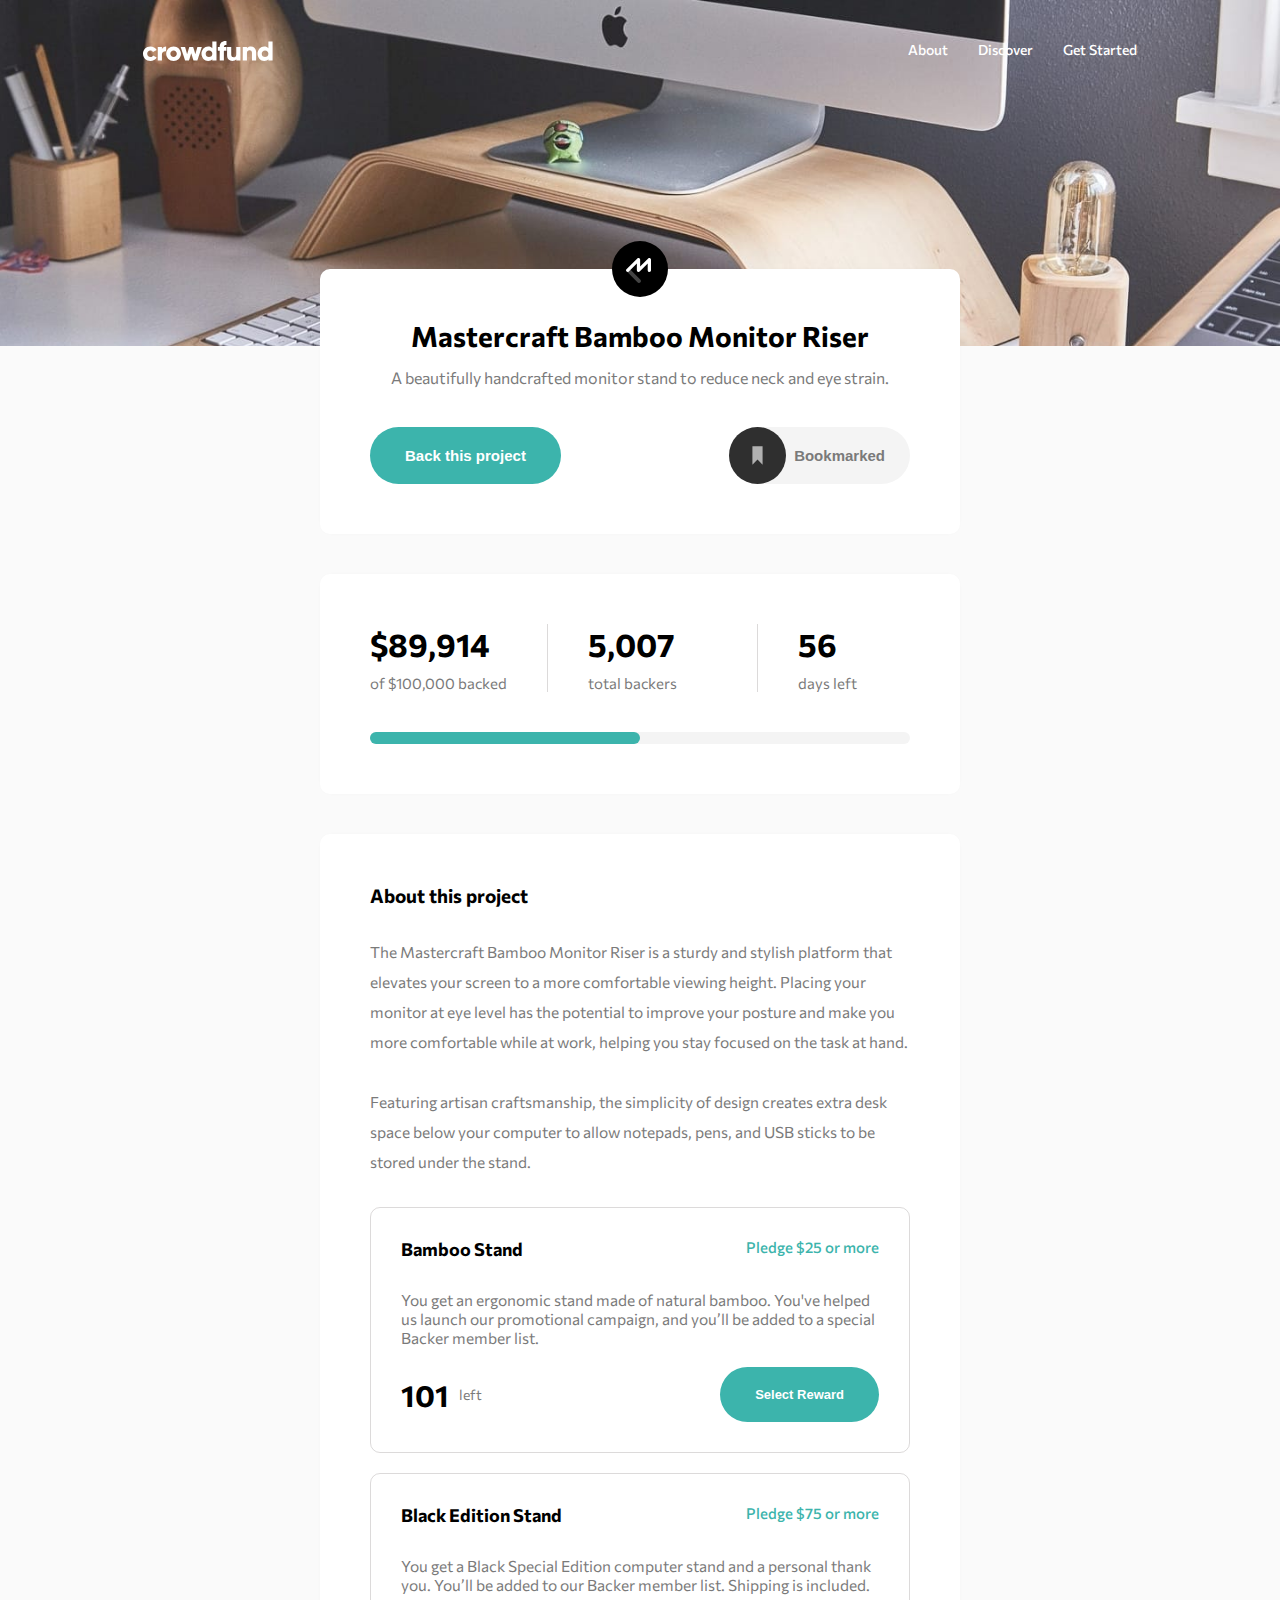
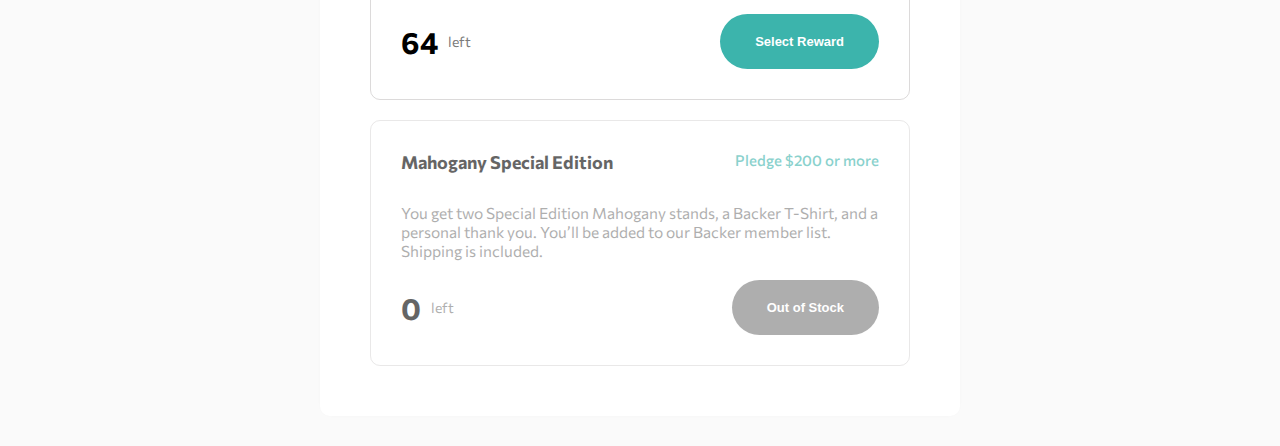
==== commit 9c7df38d: "add solution reponsive design - CSS" ====
--- a/index.html
+++ b/index.html
@@ -4,12 +4,7 @@
     <meta charset="UTF-8" />
     <meta name="viewport" content="width=device-width, initial-scale=1.0" />
     <!-- displays site properly based on user's device -->
-    <link
-      rel="icon"
-      type="image/png"
-      sizes="32x32"
-      href="./images/favicon-32x32.png"
-    />
+    <link rel="icon" type="image/png" sizes="32x32" href="./images/favicon-32x32.png"/>
 
     <link rel="preconnect" href="https://fonts.googleapis.com" />
     <link rel="preconnect" href="https://fonts.gstatic.com" crossorigin />
@@ -75,11 +70,7 @@
             <div class="bookmark">
               <button class="bookmark__save">Bookmarked</button>
               <div class="bookmark__box-image">
-                <img
-                  src="./images/icon-bookmark.svg"
-                  alt=""
-                  class="bookmark__image"
-                />
+                <img src="./images/icon-bookmark.svg" alt="" class="bookmark__image"></img>
               </div>
             </div>
           </div>
--- a/css/style.css
+++ b/css/style.css
@@ -1,7 +1,7 @@
 /*variables*/
 :root {
   --color-moderate-cyan: hsl(176, 50%, 47%);
-  --color-dark-cyan: hsl(176, 72%, 28%);
+  --color-dark-cyan: #147b74;
   --color-black: hsl(0, 0%, 0%);
   --color-dark-gray: hsl(0, 0%, 48%);
 }
@@ -25,6 +25,7 @@
 
   font-family: "Commissioner", sans-serif;
 }
+/*----------------------------------------------------------------------------------*/
 /*header page*/
 .header-page {
   background-image: url(../images/image-hero-desktop.jpg);
@@ -37,7 +38,7 @@
 .nav-page {
   display: flex;
 
-  padding: 5rem 16.5rem;
+  padding: 3.2vw 11.2vw;
 }
 .nav-page__box-logo {
   flex: 0 1 50%;
@@ -66,9 +67,10 @@
   text-decoration: none;
 
   color: #ffffff;
-  font-size: 14px;
+  font-size: 1.4rem;
   font-weight: 500;
 }
+/*----------------------------------------------------------------------------------*/
 /*main page*/
 .main-page {
   background-color: #fafafa;
@@ -100,7 +102,7 @@
 
   border-radius: 1rem;
 
-  box-shadow: 0px 0px 10px -8px rgba(0, 0, 0, 0.3);
+  box-shadow: 0 0 1rem -0.8rem rgba(0, 0, 0, 0.3);
 }
 .presentation-section__image {
   position: absolute;
@@ -124,6 +126,7 @@
 .presentation-section__box-options {
   display: flex;
   justify-content: space-between;
+  align-items: center;
 
   margin-top: 4rem;
 }
@@ -154,14 +157,12 @@
 .btn-support--menu {
   padding: 1.4rem 2.5rem;
 
-  font-size: 14px;
+  font-size: 1.4rem;
 }
 .btn-support--thanks {
   padding: 1.4rem 2.5rem;
 
-  font-size: 14px;
-}
-.btn-support--card {
+  font-size: 1.4rem;
 }
 /*bookmark block*/
 .bookmark {
@@ -188,14 +189,14 @@
 .bookmark__box-image {
   position: absolute;
   top: 0;
-
+  left: 0;
+  height: 100%;
   width: auto;
-  height: 100%;
 }
 .bookmark__image {
   display: block;
+  height: 100%;
   width: auto;
-  height: 100%;
 }
 /*support section*/
 .support-section {
@@ -206,7 +207,7 @@
 
   border-radius: 1rem;
 
-  box-shadow: 0px 0px 10px -8px rgba(0, 0, 0, 0.3);
+  box-shadow: 0 0 1rem -0.8rem rgba(0, 0, 0, 0.3);
 }
 /*project info block*/
 .project-info {
@@ -227,11 +228,11 @@
   padding-left: 4rem;
 }
 .info--border {
-  border-left: 1px solid hsla(0, 2%, 53%, 0.3);
-  border-right: 1px solid hsla(0, 2%, 53%, 0.3);
+  border-left: 0.1rem solid hsla(0, 2%, 53%, 0.3);
+  border-right: 0.1rem solid hsla(0, 2%, 53%, 0.3);
 }
 .info__title {
-  font-size: 32px;
+  font-size: 3.2rem;
   font-weight: 700;
 
   margin-bottom: 1rem;
@@ -239,7 +240,7 @@
 .info__text {
   color: var(--color-dark-gray);
   font-weight: 400;
-  font-size: 15px;
+  font-size: 1.5rem;
 }
 /*progress bar block*/
 .progress-bar {
@@ -285,7 +286,7 @@
 
   border-radius: 1rem;
 
-  box-shadow: 0px 0px 10px -8px rgba(0, 0, 0, 0.3);
+  box-shadow: 0 0 1rem -0.8rem rgba(0, 0, 0, 0.3);
 }
 .proyect-section__title {
   font-size: 1.9rem;
@@ -306,7 +307,7 @@
 .support-card {
   padding: 3rem;
 
-  border: 1px solid hsla(0, 2%, 53%, 0.3);
+  border: 0.1rem solid hsla(0, 2%, 53%, 0.3);
   border-radius: 1rem;
 }
 .support-card--opacity {
@@ -322,17 +323,17 @@
   margin-bottom: 3rem;
 }
 .support-card__title {
-  font-size: 18px;
+  font-size: 1.8rem;
   font-weight: 700;
 }
 .support-card__pay {
   color: var(--color-moderate-cyan);
-  font-size: 15px;
+  font-size: 1.5rem;
   font-weight: 500;
 }
 .support-card__text {
   color: var(--color-dark-gray);
-  font-size: 15.5px;
+  font-size: 1.55rem;
 
   margin-bottom: 2rem;
 }
@@ -348,18 +349,17 @@
   align-items: center;
 }
 .reward__amount {
-  font-size: 30px;
+  font-size: 3rem;
   font-weight: 700;
 
   margin-right: 1rem;
 }
 .reward__text {
   color: var(--color-dark-gray);
-  font-size: 14px;
+  font-size: 1.4rem;
   font-weight: 400;
 }
-
-/*-------------------------------------------------------------------*/
+/*----------------------------------------------------------------------------------*/
 .support-menu {
   background-color: hsla(0, 0%, 0%, 0.6);
 
@@ -406,11 +406,12 @@
   right: 3rem;
 }
 .support-window__title {
-  font-size: 24px;
+  font-size: 2.4rem;
 
   margin-bottom: 2rem;
 }
 .support-window__text {
+  color: var(--color-dark-gray);
   font-size: 16px;
 
   margin-bottom: 2rem;
@@ -425,23 +426,33 @@
 .support__content {
   padding: 0 2.5rem;
   padding-bottom: 2.5rem;
+
+  display: grid;
+  grid-template-columns: repeat(2, 25%);
+  grid-template-rows: repeat(2, auto);
 }
 .support--margin {
   margin-top: 2rem;
 }
+.support__content--simple {
+  display: block;
+}
 /*radio info block*/
 .radio-info {
+  grid-row: 1 / 2;
+  grid-column: 1 / 4;
+
   display: flex;
   justify-content: space-between;
 
-  margin-bottom: 1.5rem;
+  margin-bottom: 2rem;
 }
 .radio-info__option-box {
   display: flex;
   align-items: center;
 }
 .radio-info__option-box--margin {
-  margin-bottom: 1.5rem;
+  margin-bottom: 2rem;
 }
 .radio-info__radio {
   width: 2rem;
@@ -463,16 +474,29 @@
   font-size: 1.5rem;
   font-weight: 700;
 }
+.support__pledge-content {
+  grid-column: 4 / 5;
+  grid-row: 1 / 2;
+
+  text-align: end;
+}
 .radio-info__amount {
+  color: var(--color-dark-gray);
   font-size: 1.6rem;
 }
 .radio-info__amount > span {
+  color: #000000;
   font-weight: 700;
-  margin-right: 0.3rem;
+  margin-right: 0.5rem;
+}
+.support__text-content {
+  grid-column: 1 / 5;
+  grid-row: 2 / 3;
 }
 .support__text {
   padding-left: 4rem;
 
+  color: var(--color-dark-gray);
   font-size: 1.5rem;
   font-weight: 400;
   line-height: 2.5rem;
@@ -492,32 +516,31 @@
 
   transition-duration: 0.5s, 0.3s, 0.6s;
   transition-property: max-height, padding, border-top;
-  border-top: 1px solid hsla(0, 27%, 2%, 0);
+  border-top: 0.1rem solid hsla(0, 27%, 2%, 0);
 }
 .support__box-options--show {
   max-height: 50rem;
   /*padding: 2.5rem;*/
   padding: 2.5rem;
   padding-bottom: 0;
-  border-top: 1px solid hsla(0, 2%, 53%, 0.3);
+  border-top: 0.1rem solid hsla(0, 2%, 53%, 0.3);
 }
 .support__options-text {
-  font-size: 14px;
-  font-weight: 500;
+  color: var(--color-dark-gray);
+  font-size: 1.5rem;
+  font-weight: 400;
 }
 /*options block*/
-.options {
-}
 .options-content-input {
   position: relative;
   display: inline-block;
 }
 .options__icon {
   position: absolute;
-  width: 15px;
-
-  top: 14px;
-  left: 20px;
+  width: 1.5rem;
+
+  top: 1.4rem;
+  left: 2rem;
 
   z-index: 200;
 }
@@ -525,7 +548,7 @@
   position: relative;
   max-width: 10rem;
 
-  font-size: 14px;
+  font-size: 1.4rem;
   font-weight: 700;
 
   padding: 1.4rem 4rem;
@@ -533,7 +556,7 @@
 
   margin-right: 2rem;
 
-  border: 1px solid hsla(0, 2%, 53%, 0.3);
+  border: 0.1rem solid hsla(0, 2%, 53%, 0.3);
   border-radius: 4rem;
 }
 /*------------------------------------*/
@@ -569,17 +592,29 @@
   width: 8rem;
 }
 .thanks__title {
-  font-size: 24px;
+  font-size: 2.4rem;
 
   margin-bottom: 2rem;
 }
 .thanks__text {
   color: var(--color-dark-gray);
-  font-size: 16px;
+  font-size: 1.6rem;
 
   margin-bottom: 4rem;
 }
-
+@media screen and (max-width: 1024px) {
+  html {
+    font-size: 44.5%;
+  }
+  .main-page {
+    height: 195rem;
+  }
+}
+@media screen and (max-width: 768px) {
+  html {
+    font-size: 33.5%;
+  }
+}
 @media screen and (max-width: 426px) {
   /*root*/
   html {
@@ -610,7 +645,8 @@
 
     width: calc(100% - 5rem);
 
-    left: 2rem;
+    left: 2.5rem;
+    top: 9.5rem;
 
     display: none;
     flex-direction: column;
@@ -619,100 +655,68 @@
 
     z-index: 500;
   }
+  .menu--show {
+    display: flex;
+  }
   .menu__option {
-    padding: 2rem;
+    padding: 3rem;
   }
   .menu__option--margin {
     margin: 0;
   }
   .menu__option--border {
-    border-bottom: 1px solid hsla(0, 2%, 53%, 0.3);
+    border-bottom: 0.1rem solid hsla(0, 2%, 53%, 0.3);
   }
   .menu__link {
     text-decoration: none;
 
     color: #000000;
-    font-size: 14px;
-    font-weight: 500;
+    font-size: 1.6rem;
+    font-weight: 700;
   }
   /*main page*/
   .main-page {
-    height: 270rem;
+    height: 630vw;
   }
   .main-content {
     top: -15vw;
 
     min-width: none;
     width: calc(100% - 5rem);
-  }
-  .main-content--center-x {
-    left: 50%;
-    transform: translateX(-50%);
   }
   /*presentation section*/
   .presentation-section {
     padding: 5rem 3rem;
     padding-bottom: 4rem;
-    margin-bottom: 4rem;
-  }
-  .presentation-section__image {
-    position: absolute;
-  }
-  .presentation-section--center {
-    top: 0;
-    left: 50%;
-    transform: translate(-50%, -50%);
+    margin-bottom: 3rem;
   }
   .presentation-section__title {
     font-size: 2.4rem;
-    font-weight: 700;
 
     margin-bottom: 1.5rem;
   }
-  .presentation-section__text {
-    color: var(--color-dark-gray);
-    font-size: 16px;
-    font-weight: 400;
-  }
   .presentation-section__box-options {
-    align-items: center;
-
     margin-top: 3rem;
   }
   /*btn support block*/
   .btn-support {
-    background-color: var(--color-moderate-cyan);
-
-    color: #ffffff;
     font-size: 1.6rem;
-    font-weight: 700;
 
     padding: 2rem 5.5rem;
-
-    border: none;
-    border-radius: 4rem;
-
-    transition-duration: 0.5s;
-  }
-  .btn-support:hover {
-    background-color: var(--color-dark-cyan);
   }
   .btn-support--font {
     padding: 1.5rem 3rem;
     font-size: 1.3rem;
   }
-  .btn-support--background {
-    background-color: var(--color-dark-gray);
-  }
   .btn-support--menu {
     padding: 1.4rem 2.5rem;
 
-    font-size: 14px;
+    font-size: 1.3rem;
   }
   .btn-support--thanks {
-    padding: 1.4rem 2.5rem;
-
-    font-size: 14px;
+    padding: 2rem 4rem;
+
+    font-size: 1.4rem;
   }
   /*bookmark block*/
   .bookmark {
@@ -720,9 +724,11 @@
     width: 20%;
   }
   .bookmark__save {
+    background-color: transparent;
+
     position: absolute;
-    background-color: transparent;
     width: 100%;
+    height: 100%;
 
     color: transparent;
 
@@ -730,21 +736,15 @@
     left: 0;
 
     padding: 0;
+
+    z-index: 200;
   }
   .bookmark__save--color {
-    background-color: #f4f8f9;
-    color: var(--color-dark-cyan);
+    background-color: transparent;
+    color: transparent;
   }
   .bookmark__box-image {
     position: relative;
-
-    width: 100%;
-    height: auto;
-  }
-  .bookmark__image {
-    display: block;
-    width: 100%;
-    height: auto;
   }
   /*support section*/
   .support-section {
@@ -772,8 +772,8 @@
   }
   .info--border {
     border: none;
-    border-top: 1px solid hsla(0, 2%, 53%, 0.3);
-    border-bottom: 1px solid hsla(0, 2%, 53%, 0.3);
+    border-top: 0.1rem solid hsla(0, 2%, 53%, 0.3);
+    border-bottom: 0.1rem solid hsla(0, 2%, 53%, 0.3);
   }
   .info__title {
     font-size: 3.6rem;
@@ -784,51 +784,17 @@
   }
   /*progress bar block*/
   .progress-bar {
-    position: relative;
-
-    height: 1.2rem;
-
-    border-radius: 4rem;
-
-    margin-top: 1rem;
+    height: 1.4rem;
   }
   .progress-bar__target {
-    background-color: #f4f4f4;
-
-    position: absolute;
-
-    width: 100%;
-    height: 1.2rem;
-
-    top: 0;
-
-    border-radius: 4rem;
-
-    z-index: 25;
+    height: 1.4rem;
   }
   .progress-bar__progress {
-    background-color: var(--color-moderate-cyan);
-
-    position: absolute;
-
-    width: 50%;
-    height: 1.2rem;
-
-    top: 0;
-
-    border-radius: 4rem;
-
-    z-index: 50;
+    height: 1.4rem;
   }
   /*proyect section*/
   .proyect-section {
-    background-color: #ffffff;
-
     padding: 5rem 3rem;
-
-    border-radius: 1rem;
-
-    box-shadow: 0px 0px 10px -8px rgba(0, 0, 0, 0.3);
   }
   .proyect-section__title {
     font-size: 2rem;
@@ -847,14 +813,14 @@
     justify-content: flex-start;
   }
   .support-card__title {
-    font-size: 18px;
+    font-size: 1.8rem;
     margin-bottom: 0.5rem;
   }
   .support-card__pay {
     font-size: 1.5rem;
   }
   .support-card__text {
-    font-size: 15.5px;
+    font-size: 1.55rem;
     line-height: 2.8rem;
   }
   .support-card__reward-box {
@@ -874,6 +840,118 @@
     font-size: 3rem;
   }
   .reward__text {
-    font-size: 1.4rem;
-  }
-}
+    font-size: 1.5rem;
+    font-weight: 500;
+  }
+  /*support window block*/
+  .support-window {
+    max-width: calc(100% - 5rem);
+    padding: 3rem;
+  }
+  /*support block*/
+  .support__content {
+    grid-template-columns: auto;
+    grid-template-rows: repeat(3, auto);
+  }
+  /*radio info block*/
+  .radio-info {
+    grid-row: 1 / 2;
+    grid-column: 1 / 2;
+
+    display: flex;
+    justify-content: space-between;
+
+    margin-bottom: 2rem;
+  }
+  .radio-info__title {
+    display: block;
+    margin-bottom: 1rem;
+  }
+  .radio-info__text {
+    display: block;
+  }
+  .support__pledge-content {
+    grid-column: 1 / 2;
+    grid-row: 3 / 4;
+
+    text-align: start;
+  }
+  .radio-info__amount {
+    font-size: 1.8rem;
+  }
+  .radio-info__amount > span {
+    font-size: 2rem;
+  }
+  .support__text-content {
+    grid-column: 1 / 2;
+    grid-row: 2 / 3;
+
+    margin-bottom: 3rem;
+  }
+  .support__text {
+    padding-left: 0;
+
+    font-size: 1.6rem;
+    line-height: 2.5rem;
+  }
+  .support__text--padding {
+    padding-right: 3rem;
+  }
+  .support__box-options {
+    flex-direction: column;
+    justify-content: flex-start;
+    align-items: center;
+  }
+  .support__options-text {
+    font-size: 1.6rem;
+    font-weight: 400;
+
+    margin-bottom: 3rem;
+  }
+  /*Thanks block*/
+  .thanks {
+    max-width: calc(100% - 5rem);
+    padding: 4rem 3rem;
+  }
+  .thanks__box-image {
+    margin-bottom: 2.5rem;
+  }
+  .thanks__title {
+    margin-bottom: 3rem;
+  }
+  .thanks__title {
+    font-size: 2rem;
+    font-size: 700;
+  }
+}
+@media screen and (max-width: 416px) {
+  html {
+    font-size: 60%;
+  }
+  .main-page {
+    height: 660vw;
+  }
+}
+@media screen and (max-width: 376px) {
+  html {
+    font-size: 55%;
+  }
+  .main-page {
+    height: 620vw;
+  }
+}
+@media screen and (max-width: 360px) {
+  html {
+    font-size: 53%;
+  }
+}
+@media screen and (max-width: 320px) {
+  html {
+    font-size: 47%;
+  }
+}
+@media screen and (max-width: 280px) {
+  html {
+    font-size: 41%;
+  }
+}
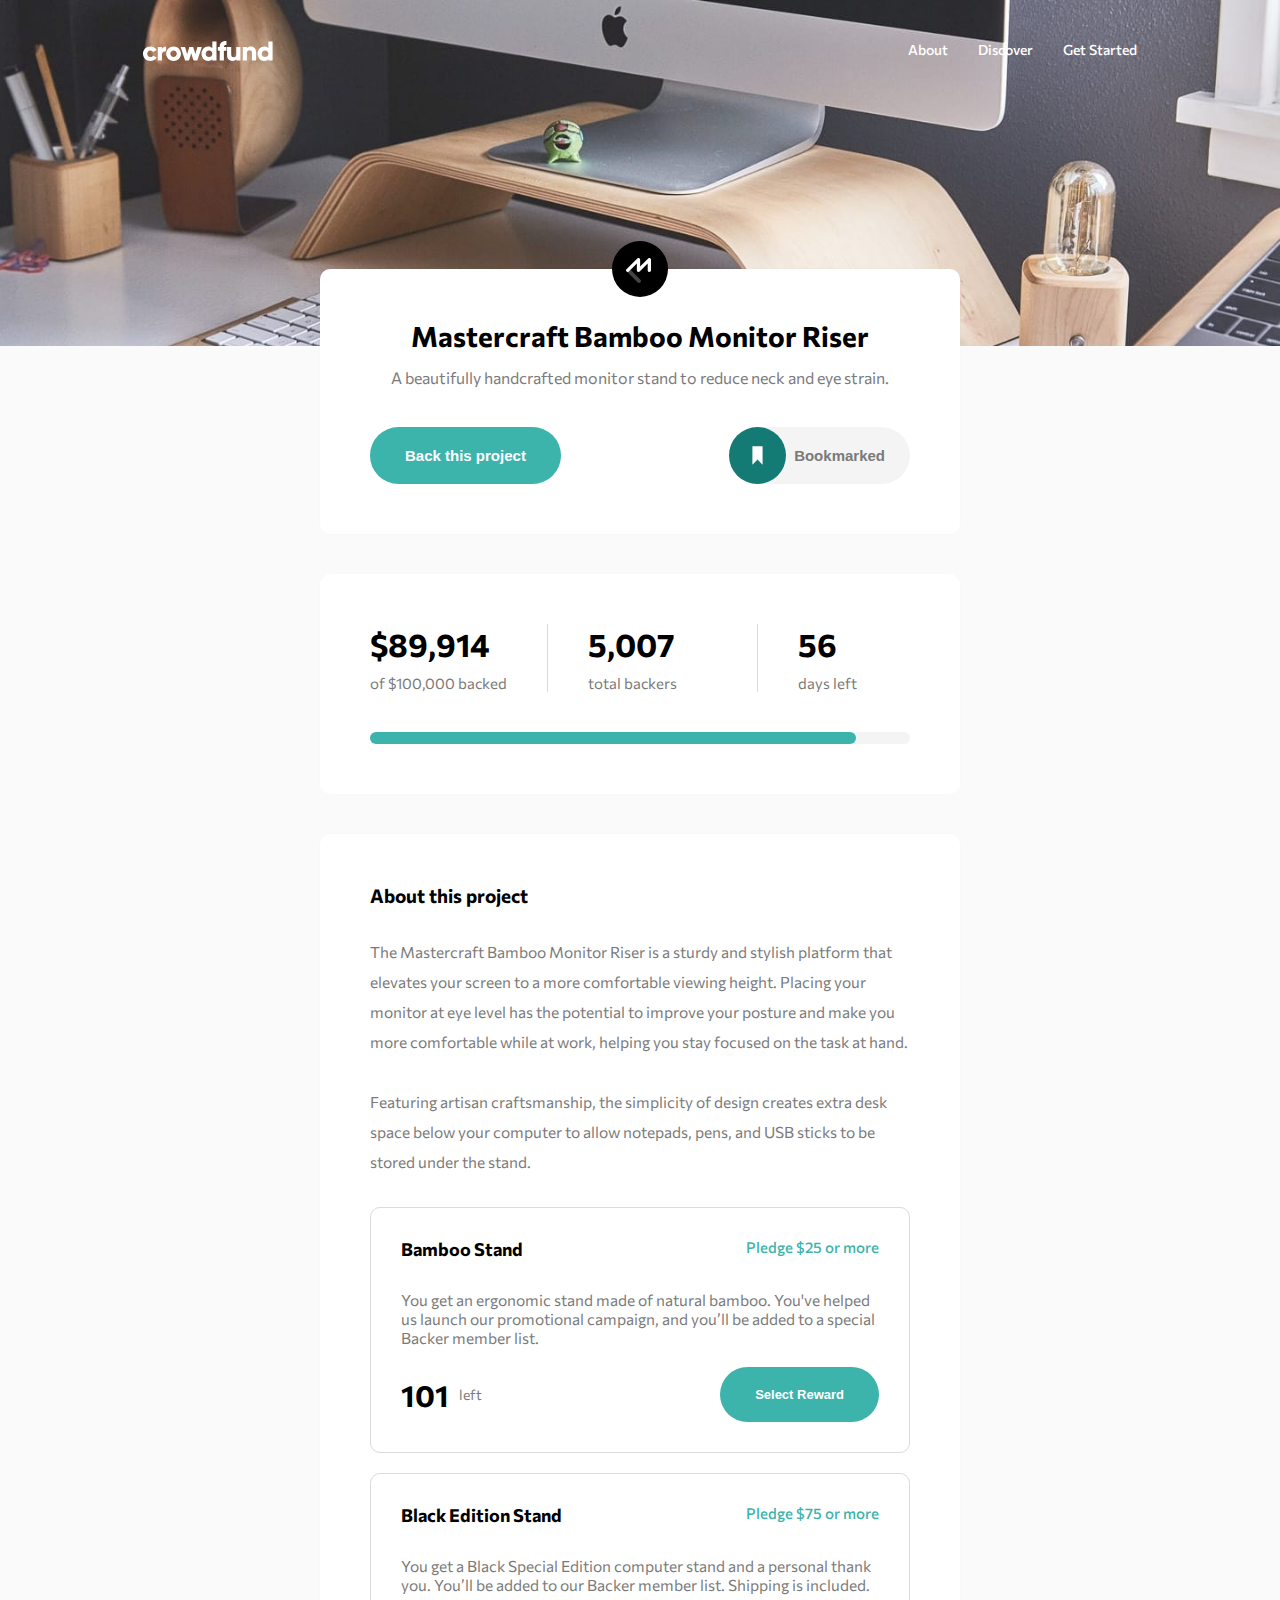
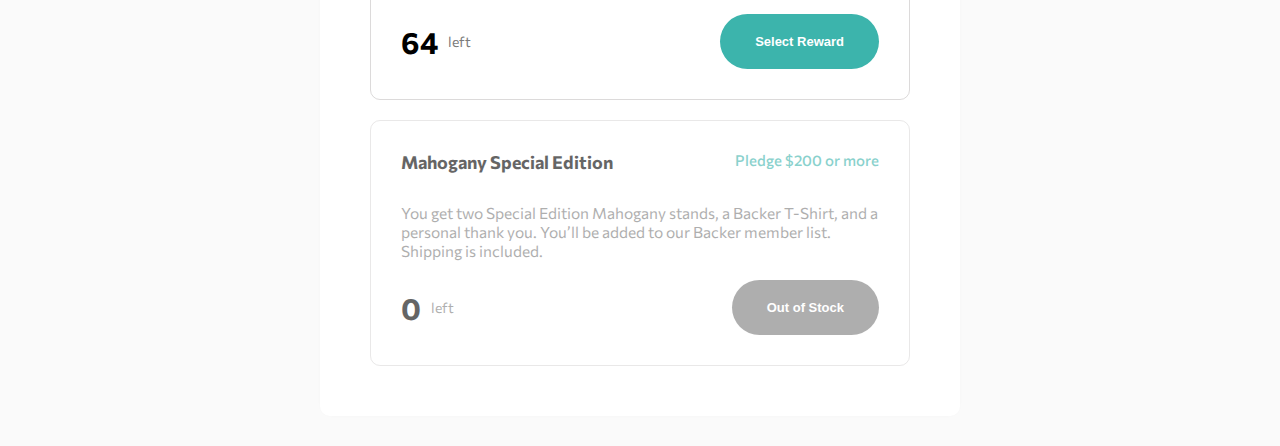
==== commit d2a334d4: "fix svg responsive - HTML - CSS" ====
--- a/index.html
+++ b/index.html
@@ -65,12 +65,17 @@
           </p>
           <div class="presentation-section__box-options">
             <!--btn support block-->
-            <button class="btn-support">Back this project</button>
+            <button id="btn" class="btn-support">Back this project</button>
             <!--bookmark block-->
             <div class="bookmark">
               <button class="bookmark__save">Bookmarked</button>
               <div class="bookmark__box-image">
-                <img src="./images/icon-bookmark.svg" alt="" class="bookmark__image"></img>
+                <svg class="bookmark__image" xmlns="http://www.w3.org/2000/svg" viewBox="0 0 60 56">
+                  <g fill="none" fill-rule="evenodd" id="bookmark-svg">
+                      <circle fill="#2F2F2F" id="bookmark__circle" cx="28" cy="28" r="28" />
+                      <path fill="#B1B1B1" d="M23 19v18l5-5.058L33 37V19z" />
+                  </g>
+              </svg>
               </div>
             </div>
           </div>
@@ -81,12 +86,12 @@
           <div class="project-info">
             <!--info block-->
             <div class="info info--padding-right">
-              <h2 class="info__title">$89,914</h2>
+              <h2 id="currentMoney" class="info__title">$89,914</h2>
               <p class="info__text">of $100,000 backed</p>
             </div>
             <!--info block-->
             <div class="info info--border info--padding-right">
-              <h2 class="info__title">5,007</h2>
+              <h2 id="current" class="info__title">5,007</h2>
               <p class="info__text">total backers</p>
             </div>
             <!--info block-->
--- a/css/style.css
+++ b/css/style.css
@@ -194,9 +194,17 @@
   width: auto;
 }
 .bookmark__image {
+  position: relative;
   display: block;
   height: 100%;
   width: auto;
+}
+#bookmark__circle {
+  fill: var(--color-dark-cyan);
+  transition: 0.3s ease;
+}
+#bookmark-svg > path {
+  fill: #fff;
 }
 /*support section*/
 .support-section {
@@ -421,7 +429,12 @@
   padding: 2.5rem 0;
   border-radius: 0.6rem;
 
-  border: 1px solid hsla(0, 2%, 53%, 0.3);
+  border: 0.1rem solid hsla(0, 2%, 53%, 0.3);
+
+  transition-duration: 0.25s;
+}
+.support--border {
+  border: 0.25rem solid var(--color-moderate-cyan);
 }
 .support__content {
   padding: 0 2.5rem;
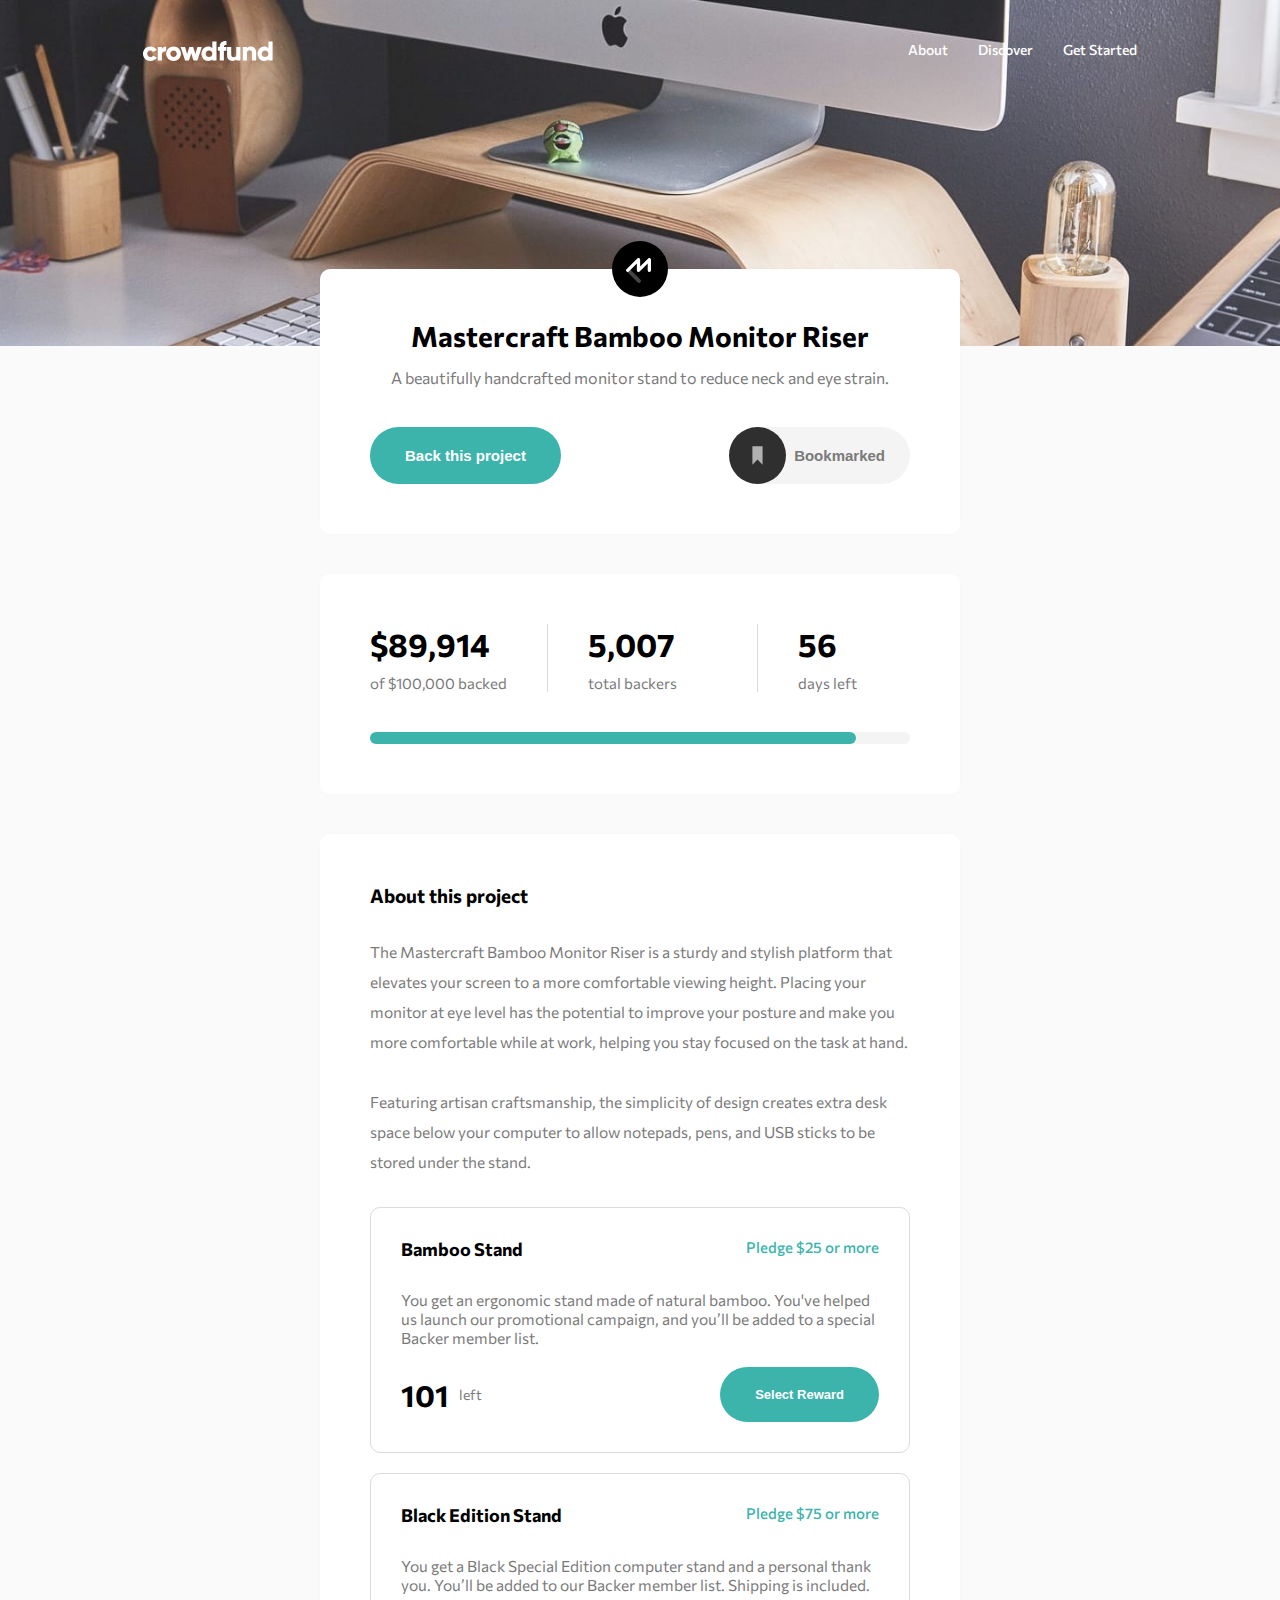
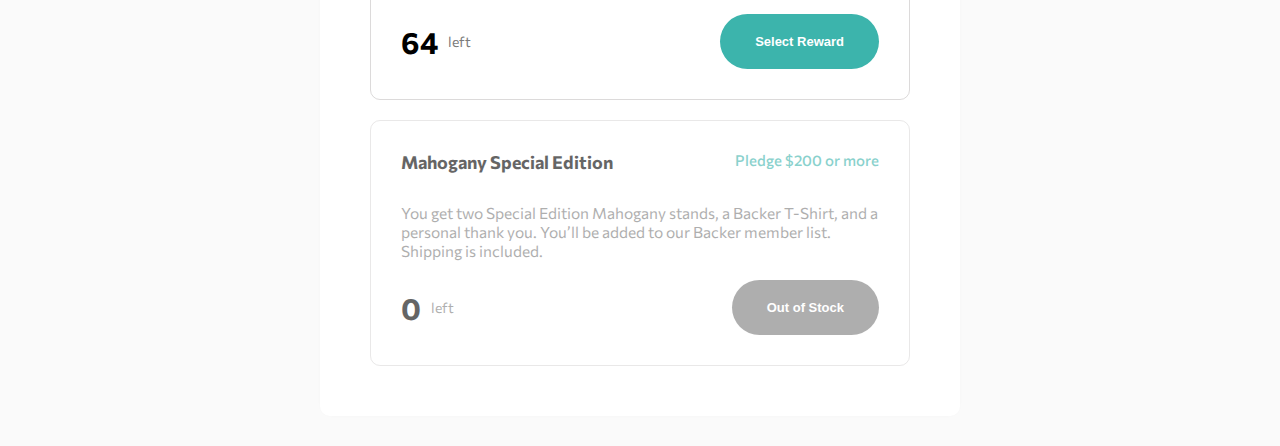
==== commit 7080869a: "add solution SVG bug - CSS - HTML" ====
--- a/index.html
+++ b/index.html
@@ -71,8 +71,8 @@
               <button class="bookmark__save">Bookmarked</button>
               <div class="bookmark__box-image">
                 <svg class="bookmark__image" xmlns="http://www.w3.org/2000/svg" viewBox="0 0 60 56">
-                  <g fill="none" fill-rule="evenodd" id="bookmark-svg">
-                      <circle fill="#2F2F2F" id="bookmark__circle" cx="28" cy="28" r="28" />
+                  <g fill="none" fill-rule="evenodd" id="svg-g">
+                      <circle fill="#2F2F2F" id="svg-c" cx="28" cy="28" r="28" />
                       <path fill="#B1B1B1" d="M23 19v18l5-5.058L33 37V19z" />
                   </g>
               </svg>
--- a/css/style.css
+++ b/css/style.css
@@ -199,12 +199,13 @@
   height: 100%;
   width: auto;
 }
-#bookmark__circle {
+.bookmark__circle {
   fill: var(--color-dark-cyan);
   transition: 0.3s ease;
 }
-#bookmark-svg > path {
+.bookmark-svg > path {
   fill: #fff;
+  transition: 0.3s ease;
 }
 /*support section*/
 .support-section {
@@ -571,6 +572,13 @@
 
   border: 0.1rem solid hsla(0, 2%, 53%, 0.3);
   border-radius: 4rem;
+
+  outline: none;
+
+  transition-duration: 0.3s;
+}
+.options__support:focus {
+  border: 0.2rem solid var(--color-moderate-cyan);
 }
 /*------------------------------------*/
 /*thanks block*/
